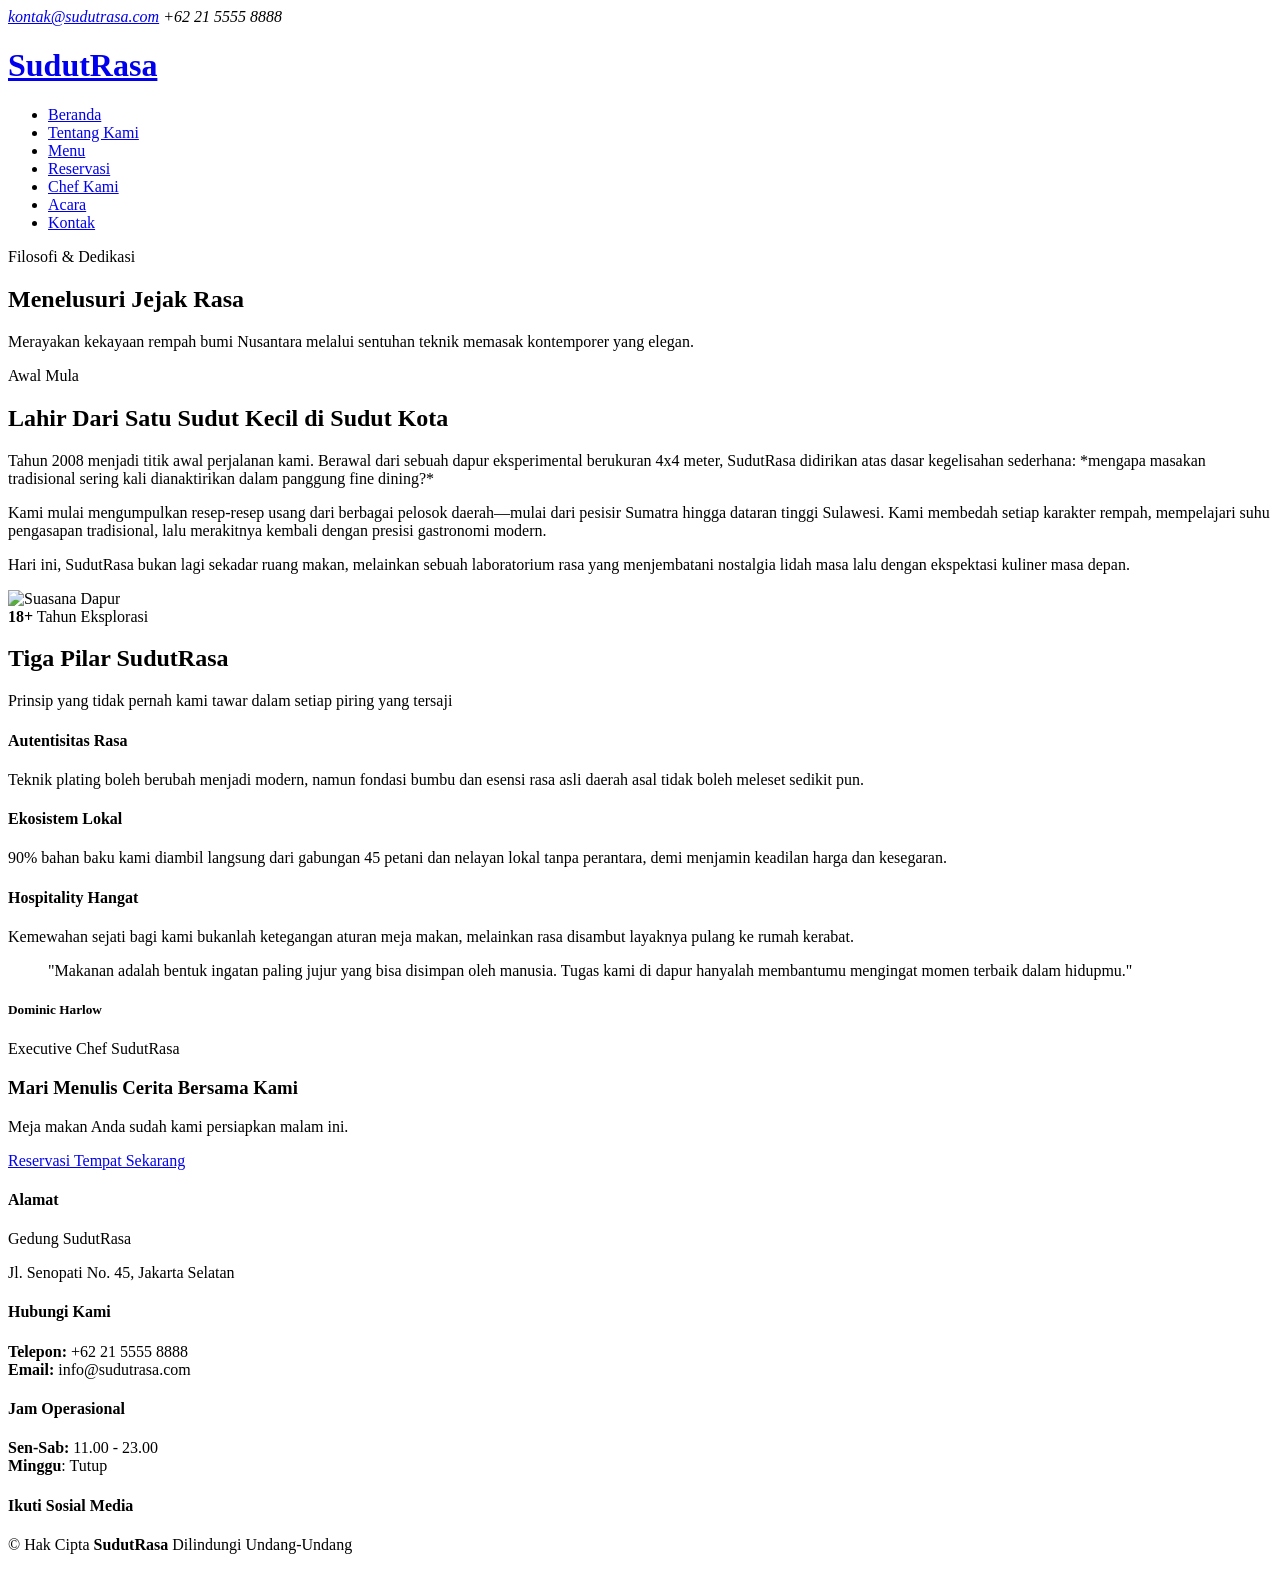
==== about.html @ 38783685 "Add files via upload" ====
<!DOCTYPE html>
<html lang="id">

<head>
  <meta charset="utf-8">
  <meta content="width=device-width, initial-scale=1.0" name="viewport">
  <title>Tentang Kami - SudutRasa</title>
  <meta name="description" content="Mengenal lebih dekat filosofi, perjalanan, dan dedikasi di balik dapur SudutRasa.">
  <meta name="keywords" content="tentang sudutrasa, filosofi kuliner, restoran fine dining jakarta, sejarah restoran">

  <link href="assets/img/favicon.png" rel="icon">
  <link href="assets/img/apple-touch-icon.png" rel="apple-touch-icon">

  <link href="https://fonts.googleapis.com" rel="preconnect">
  <link href="https://fonts.gstatic.com" rel="preconnect" crossorigin>
  <link href="https://fonts.googleapis.com/css2?family=Roboto:ital,wght@0,100;0,300;0,400;0,500;0,700;0,900;1,100;1,300;1,400;1,500;1,700;1,900&family=Poppins:ital,wght@0,100;0,200;0,300;0,400;0,500;0,600;0,700;0,800;0,900;1,100;1,200;1,300;1,400;1,500;1,600;1,700;1,800;1,900&family=Marcellus:wght@400&display=swap" rel="stylesheet">

  <link href="assets/vendor/bootstrap/css/bootstrap.min.css" rel="stylesheet">
  <link href="assets/vendor/bootstrap-icons/bootstrap-icons.css" rel="stylesheet">
  <link href="assets/vendor/aos/aos.css" rel="stylesheet">
  <link href="assets/vendor/swiper/swiper-bundle.min.css" rel="stylesheet">
  <link href="assets/vendor/glightbox/css/glightbox.min.css" rel="stylesheet">

  <link href="assets/css/main.css" rel="stylesheet">
  <link href="assets/css/about-extra.css" rel="stylesheet">
</head>

<body class="about-page">

  <header id="header" class="header fixed-top">

    <div class="topbar d-flex align-items-center dark-background">
      <div class="container d-flex justify-content-center justify-content-md-between">
        <div class="contact-info d-flex align-items-center">
          <i class="bi bi-envelope d-flex align-items-center"><a href="mailto:kontak@sudutrasa.com">kontak@sudutrasa.com</a></i>
          <i class="bi bi-phone d-flex align-items-center ms-4"><span>+62 21 5555 8888</span></i>
        </div>
        <div class="social-links d-none d-md-flex align-items-center">
          <a href="https://twitter.com" class="twitter"><i class="bi bi-twitter-x"></i></a>
          <a href="https://facebook.com" class="facebook"><i class="bi bi-facebook"></i></a>
          <a href="https://instagram.com" class="instagram"><i class="bi bi-instagram"></i></a>
          <a href="https://linkedin.com" class="linkedin"><i class="bi bi-linkedin"></i></a>
        </div>
      </div>
    </div><div class="branding d-flex align-items-center">

      <div class="container position-relative d-flex align-items-center justify-content-between">
        <a href="index.html" class="logo d-flex align-items-center">
          <h1 class="sitename">SudutRasa</h1>
        </a>

        <nav id="navmenu" class="navmenu">
          <ul>
            <li><a href="index.html">Beranda</a></li>
            <li><a href="about.html" class="active">Tentang Kami</a></li>
            <li><a href="menu.html">Menu</a></li>
            <li><a href="resevasi.html">Reservasi</a></li>
            <li><a href="index.html#chefs">Chef Kami</a></li>
            <li><a href="index.html#events">Acara</a></li>
            <li><a href="index.html#contact">Kontak</a></li>
          </ul>
          <i class="mobile-nav-toggle d-xl-none bi bi-list"></i>
        </nav>

      </div>

    </div>

  </header>

  <main class="main">

    <section class="inner-hero dark-background d-flex align-items-center" style="background-image: url('assets/img/hero/pgt.webp');">
      <div class="container text-center position-relative" data-aos="fade-up">
        <span class="hero-sub">Filosofi & Dedikasi</span>
        <h1>Menelusuri Jejak Rasa</h1>
        <p class="mt-3 mx-auto" style="max-width: 700px;">Merayakan kekayaan rempah bumi Nusantara melalui sentuhan teknik memasak kontemporer yang elegan.</p>
      </div>
    </section>

    <section id="about-story" class="about section pt-5">
      <div class="container" data-aos="fade-up">

        <div class="row gy-5 align-items-center justify-content-between">
          <div class="col-lg-6" data-aos="fade-right" data-aos-delay="100">
            <span class="badge-label">Awal Mula</span>
            <h2 class="display-6 fw-bold mb-4">Lahir Dari Satu Sudut Kecil di Sudut Kota</h2>
            <p class="lead-text">Tahun 2008 menjadi titik awal perjalanan kami. Berawal dari sebuah dapur eksperimental berukuran 4x4 meter, SudutRasa didirikan atas dasar kegelisahan sederhana: *mengapa masakan tradisional sering kali dianaktirikan dalam panggung fine dining?*</p>
            <p>Kami mulai mengumpulkan resep-resep usang dari berbagai pelosok daerah—mulai dari pesisir Sumatra hingga dataran tinggi Sulawesi. Kami membedah setiap karakter rempah, mempelajari suhu pengasapan tradisional, lalu merakitnya kembali dengan presisi gastronomi modern.</p>
            <p>Hari ini, SudutRasa bukan lagi sekadar ruang makan, melainkan sebuah laboratorium rasa yang menjembatani nostalgia lidah masa lalu dengan ekspektasi kuliner masa depan.</p>
          </div>

          <div class="col-lg-5" data-aos="fade-left" data-aos-delay="200">
            <div class="position-relative">
              <img src="assets/img/hero/About.webp" class="img-fluid rounded shadow-lg" alt="Suasana Dapur">
              <div class="experience-badge shadow">
                <strong>18+</strong>
                <span>Tahun Eksplorasi</span>
              </div>
            </div>
          </div>
        </div>

      </div>
    </section>

    <section class="pillars-section py-5 my-5">
      <div class="container" data-aos="fade-up">
        <div class="section-title text-center mb-5">
          <h2>Tiga Pilar SudutRasa</h2>
          <p>Prinsip yang tidak pernah kami tawar dalam setiap piring yang tersaji</p>
        </div>

        <div class="row g-4">
          <div class="col-md-4" data-aos="zoom-in" data-aos-delay="100">
            <div class="pillar-card p-4 rounded text-center h-100">
              <div class="pillar-icon mb-3"><i class="bi bi-flower1"></i></div>
              <h4>Autentisitas Rasa</h4>
              <p class="text-muted mb-0">Teknik plating boleh berubah menjadi modern, namun fondasi bumbu dan esensi rasa asli daerah asal tidak boleh meleset sedikit pun.</p>
            </div>
          </div>

          <div class="col-md-4" data-aos="zoom-in" data-aos-delay="200">
            <div class="pillar-card p-4 rounded text-center h-100 active-pillar">
              <div class="pillar-icon mb-3"><i class="bi bi-recycle"></i></div>
              <h4>Ekosistem Lokal</h4>
              <p class="mb-0">90% bahan baku kami diambil langsung dari gabungan 45 petani dan nelayan lokal tanpa perantara, demi menjamin keadilan harga dan kesegaran.</p>
            </div>
          </div>

          <div class="col-md-4" data-aos="zoom-in" data-aos-delay="300">
            <div class="pillar-card p-4 rounded text-center h-100">
              <div class="pillar-icon mb-3"><i class="bi bi-heart"></i></div>
              <h4>Hospitality Hangat</h4>
              <p class="text-muted mb-0">Kemewahan sejati bagi kami bukanlah ketegangan aturan meja makan, melainkan rasa disambut layaknya pulang ke rumah kerabat.</p>
            </div>
          </div>
        </div>

      </div>
    </section>

   <!-- Chef Big Quote Break (Gaya Editorial Bersih) -->
    <section class="chef-quote-area py-5 text-center">
      <div class="container py-4" data-aos="fade-up">
        <div class="quote-mark mb-3">
          <i class="bi bi-quote"></i>
        </div>
        <blockquote class="quote-text mx-auto">
          "Makanan adalah bentuk ingatan paling jujur yang bisa disimpan oleh manusia. Tugas kami di dapur hanyalah membantumu mengingat momen terbaik dalam hidupmu."
        </blockquote>
        <div class="quote-author mt-4">
          <h5>Dominic Harlow</h5>
          <span>Executive Chef SudutRasa</span>
        </div>
      </div>
    </section>

    <!-- Call To Action (Terang & Bersahabat) -->
    <section class="cta-book py-5 text-center">
      <div class="container py-5" data-aos="zoom-in">
        <h3 class="cta-title">Mari Menulis Cerita Bersama Kami</h3>
        <p class="cta-subtitle mb-4">Meja makan Anda sudah kami persiapkan malam ini.</p>
        <a href="reservasi.html" class="btn-book px-5 py-3">Reservasi Tempat Sekarang</a>
      </div>
    </section>

  </main>

  <footer id="footer" class="footer dark-background">
    <div class="container">
      <div class="row gy-3">
        <div class="col-lg-3 col-md-6 d-flex">
          <i class="bi bi-geo-alt icon"></i>
          <div class="address">
            <h4>Alamat</h4>
            <p>Gedung SudutRasa</p>
            <p>Jl. Senopati No. 45, Jakarta Selatan</p>
          </div>
        </div>

        <div class="col-lg-3 col-md-6 d-flex">
          <i class="bi bi-telephone icon"></i>
          <div>
            <h4>Hubungi Kami</h4>
            <p>
              <strong>Telepon:</strong> <span>+62 21 5555 8888</span><br>
              <strong>Email:</strong> <span>info@sudutrasa.com</span>
            </p>
          </div>
        </div>

        <div class="col-lg-3 col-md-6 d-flex">
          <i class="bi bi-clock icon"></i>
          <div>
            <h4>Jam Operasional</h4>
            <p>
              <strong>Sen-Sab:</strong> <span>11.00 - 23.00</span><br>
              <strong>Minggu</strong>: <span>Tutup</span>
            </p>
          </div>
        </div>

        <div class="col-lg-3 col-md-6">
          <h4>Ikuti Sosial Media</h4>
          <div class="social-links d-flex">
            <a href="https://twitter.com" class="twitter"><i class="bi bi-twitter-x"></i></a>
            <a href="https://facebook.com" class="facebook"><i class="bi bi-facebook"></i></a>
            <a href="https://intagram.com" class="instagram"><i class="bi bi-instagram"></i></a>
            <a href="https://linkedin.com" class="linkedin"><i class="bi bi-linkedin"></i></a>
          </div>
        </div>
      </div>
    </div>

    <div class="container copyright text-center mt-4">
      <p>© <span>Hak Cipta</span> <strong class="px-1 sitename">SudutRasa</strong> <span>Dilindungi Undang-Undang</span></p>
    </div>
  </footer>

  <a href="#" id="scroll-top" class="scroll-top d-flex align-items-center justify-content-center"><i class="bi bi-arrow-up-short"></i></a>

  <div id="preloader"></div>

  <script src="assets/vendor/bootstrap/js/bootstrap.bundle.min.js"></script>
  <script src="assets/vendor/php-email-form/validate.js"></script>
  <script src="assets/vendor/aos/aos.js"></script>
  <script src="assets/vendor/swiper/swiper-bundle.min.js"></script>
  <script src="assets/vendor/glightbox/js/glightbox.min.js"></script>

  <script src="assets/js/main.js"></script>

</body>
</html>
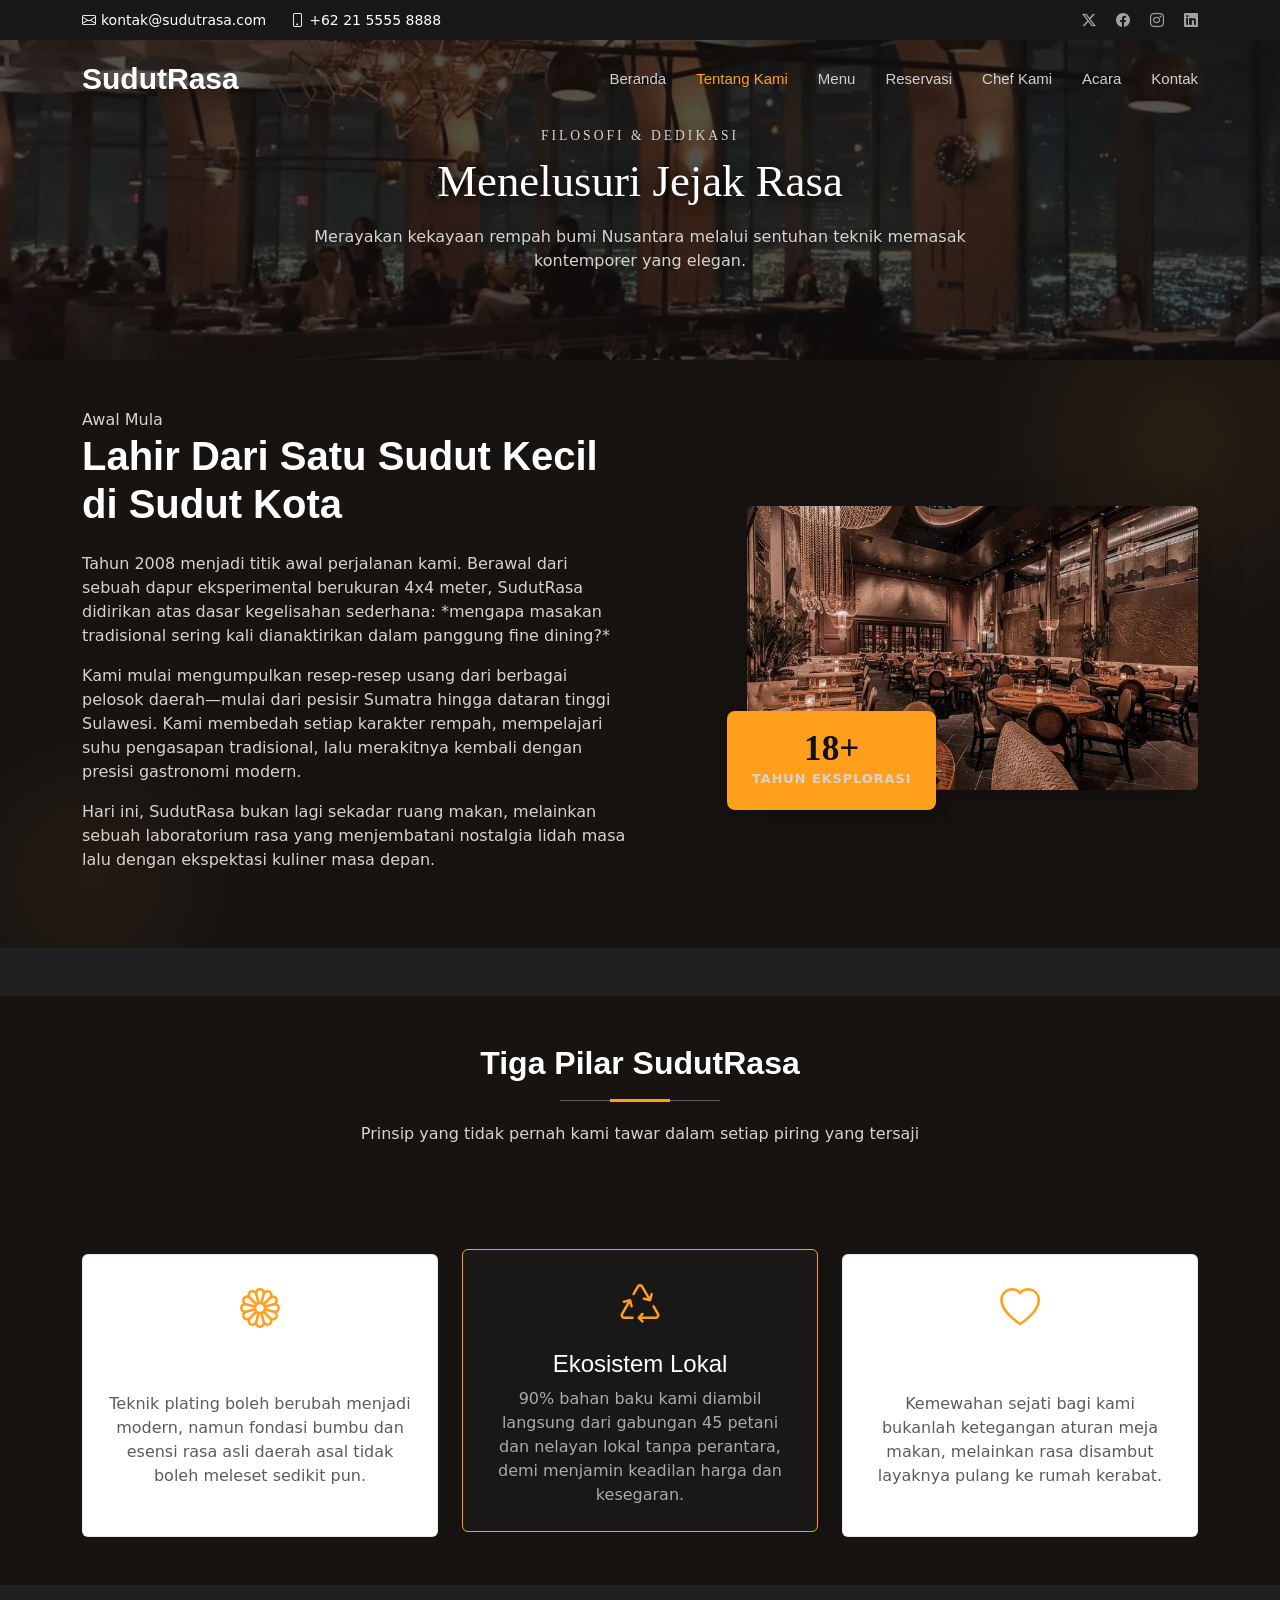
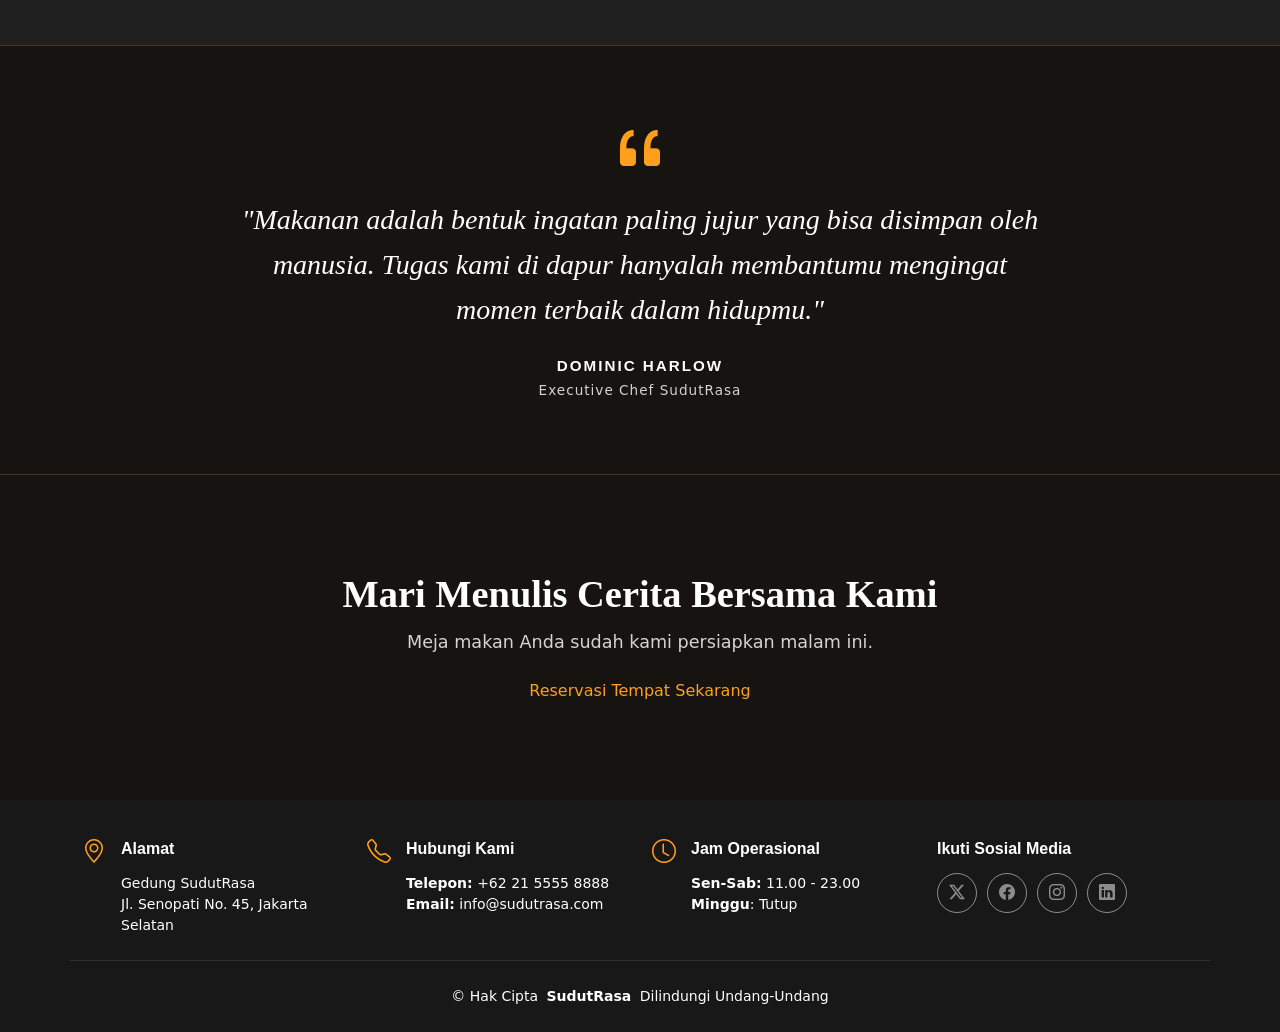
==== commit 44f5da27: "Add files via upload" ====
--- a/about.html
+++ b/about.html
@@ -8,7 +8,7 @@
   <meta name="description" content="Mengenal lebih dekat filosofi, perjalanan, dan dedikasi di balik dapur SudutRasa.">
   <meta name="keywords" content="tentang sudutrasa, filosofi kuliner, restoran fine dining jakarta, sejarah restoran">
 
-  <link href="assets/img/favicon.png" rel="icon">
+  <link href="assets/img/favicon.webp" rel="icon">
   <link href="assets/img/apple-touch-icon.png" rel="apple-touch-icon">
 
   <link href="https://fonts.googleapis.com" rel="preconnect">
@@ -55,8 +55,8 @@
             <li><a href="about.html" class="active">Tentang Kami</a></li>
             <li><a href="menu.html">Menu</a></li>
             <li><a href="resevasi.html">Reservasi</a></li>
-            <li><a href="index.html#chefs">Chef Kami</a></li>
-            <li><a href="index.html#events">Acara</a></li>
+            <li><a href="chef.html">Chef Kami</a></li>
+            <li><a href="events.html">Acara</a></li>
             <li><a href="index.html#contact">Kontak</a></li>
           </ul>
           <i class="mobile-nav-toggle d-xl-none bi bi-list"></i>
--- a/assets/css/main.css
+++ b/assets/css/main.css
@@ -0,0 +1,4896 @@
+/**
+* Template Name: Flavora
+* Template URL: https://bootstrapmade.com/flavora-bootstrap-restaurant-template/
+* Updated: Mar 22 2026 with Bootstrap v5.3.8
+* Author: BootstrapMade.com
+* License: https://bootstrapmade.com/license/
+*/
+
+@charset "UTF-8";
+
+/*--------------------------------------------------------------
+# Font & Color Variables
+# Help: https://bootstrapmade.com/color-system/
+--------------------------------------------------------------*/
+/* Fonts */
+:root {
+  --default-font: "Roboto",  system-ui, -apple-system, "Segoe UI", Roboto, "Helvetica Neue", Arial, "Noto Sans", "Liberation Sans", sans-serif, "Apple Color Emoji", "Segoe UI Emoji", "Segoe UI Symbol", "Noto Color Emoji";
+  --heading-font: "Marcellus",  sans-serif;
+  --nav-font: "Poppins",  sans-serif;
+}
+
+/* Global Colors - The following color variables are used throughout the website. Updating them here will change the color scheme of the entire website */
+:root { 
+  --background-color: #202020; /* Background color for the entire website, including individual sections */
+  --default-color: #d0d0d0; /* Default color used for the majority of the text content across the entire website */
+  --heading-color: #ededed; /* Color for headings, subheadings and title throughout the website */
+  --accent-color: #ff9f1c; /* Accent color that represents your brand on the website. It's used for buttons, links, and other elements that need to stand out */
+  --surface-color: #31302d; /* The surface color is used as a background of boxed elements within sections, such as cards, icon boxes, or other elements that require a visual separation from the global background. */
+  --contrast-color: #f3f6f4; /* Contrast color for text, ensuring readability against backgrounds of accent, heading, or default colors. */
+}
+
+/* Nav Menu Colors - The following color variables are used specifically for the navigation menu. They are separate from the global colors to allow for more customization options */
+:root {
+  --nav-color: #d0d0d0;  /* The default color of the main navmenu links */
+  --nav-hover-color: #ff9f1c; /* Applied to main navmenu links when they are hovered over or active */
+  --nav-mobile-background-color: #393939; /* Used as the background color for mobile navigation menu */
+  --nav-dropdown-background-color: #393939; /* Used as the background color for dropdown items that appear when hovering over primary navigation items */
+  --nav-dropdown-color: #d0d0d0; /* Used for navigation links of the dropdown items in the navigation menu. */
+  --nav-dropdown-hover-color: #ff9f1c; /* Similar to --nav-hover-color, this color is applied to dropdown navigation links when they are hovered over. */
+}
+
+/* Color Presets - These classes override global colors when applied to any section or element, providing reuse of the sam color scheme. */
+
+.light-background {
+  --background-color: #202020;
+  --surface-color: #454444;
+}
+
+.dark-background {
+  --background-color: #191818;
+  --default-color: #ffffff;
+  --heading-color: #ffffff;
+  --surface-color: #252525;
+  --contrast-color: #ffffff;
+}
+
+/* Smooth scroll */
+:root {
+  scroll-behavior: smooth;
+}
+
+/*--------------------------------------------------------------
+# General Styling & Shared Classes
+--------------------------------------------------------------*/
+body {
+  color: var(--default-color);
+  background-color: var(--background-color);
+}
+
+a {
+  color: var(--accent-color);
+  text-decoration: none;
+  transition: 0.3s;
+}
+
+a:hover {
+  color: color-mix(in srgb, var(--accent-color), transparent 25%);
+  text-decoration: none;
+}
+
+h1,
+h2,
+h3,
+h4,
+h5,
+h6 {
+  color: var(--heading-color);
+  font-family: var(--heading-font);
+}
+
+/* PHP Email Form Messages
+------------------------------*/
+.php-email-form .error-message {
+  display: none;
+  background: #df1529;
+  color: #ffffff;
+  text-align: left;
+  padding: 15px;
+  margin-bottom: 24px;
+  font-weight: 600;
+}
+
+.php-email-form .sent-message {
+  display: none;
+  color: #ffffff;
+  background: #059652;
+  text-align: center;
+  padding: 15px;
+  margin-bottom: 24px;
+  font-weight: 600;
+}
+
+.php-email-form .loading {
+  display: none;
+  background: var(--surface-color);
+  text-align: center;
+  padding: 15px;
+  margin-bottom: 24px;
+}
+
+.php-email-form .loading:before {
+  content: "";
+  display: inline-block;
+  border-radius: 50%;
+  width: 24px;
+  height: 24px;
+  margin: 0 10px -6px 0;
+  border: 3px solid var(--accent-color);
+  border-top-color: var(--surface-color);
+  animation: php-email-form-loading 1s linear infinite;
+}
+
+@keyframes php-email-form-loading {
+  0% {
+    transform: rotate(0deg);
+  }
+
+  100% {
+    transform: rotate(360deg);
+  }
+}
+
+/*--------------------------------------------------------------
+# Global Header
+--------------------------------------------------------------*/
+.header {
+  --background-color: rgba(0, 0, 0, 0);
+  --heading-color: #ffffff;
+  color: var(--default-color);
+  transition: all 0.5s;
+  z-index: 997;
+  background-color: var(--background-color);
+}
+
+.header .topbar {
+  background-color: var(--background-color);
+  height: 40px;
+  padding: 0;
+  font-size: 14px;
+  transition: all 0.5s;
+}
+
+.header .topbar .contact-info i {
+  font-style: normal;
+  color: var(--contrast-color);
+}
+
+.header .topbar .contact-info i a,
+.header .topbar .contact-info i span {
+  padding-left: 5px;
+  color: var(--contrast-color);
+}
+
+@media (max-width: 575px) {
+
+  .header .topbar .contact-info i a,
+  .header .topbar .contact-info i span {
+    font-size: 13px;
+  }
+}
+
+.header .topbar .contact-info i a {
+  line-height: 0;
+  transition: 0.3s;
+}
+
+.header .topbar .contact-info i a:hover {
+  color: var(--contrast-color);
+  text-decoration: underline;
+}
+
+.header .topbar .social-links a {
+  color: color-mix(in srgb, var(--contrast-color), transparent 40%);
+  line-height: 0;
+  transition: 0.3s;
+  margin-left: 20px;
+}
+
+.header .topbar .social-links a:hover {
+  color: var(--contrast-color);
+}
+
+.header .branding {
+  min-height: 60px;
+  padding: 10px 0;
+}
+
+.header .logo {
+  line-height: 1;
+}
+
+.header .logo img {
+  max-height: 36px;
+  margin-right: 8px;
+}
+
+.header .logo h1 {
+  font-size: 30px;
+  margin: 0;
+  font-weight: 700;
+  color: var(--heading-color);
+}
+
+.scrolled .header {
+  box-shadow: 0px 0 18px rgba(0, 0, 0, 0.1);
+}
+
+.scrolled .header .topbar {
+  height: 0;
+  visibility: hidden;
+  overflow: hidden;
+}
+
+/* Global Header on Scroll
+------------------------------*/
+.scrolled .header {
+  --background-color: rgba(0, 0, 0, 0.9);
+}
+
+/*--------------------------------------------------------------
+# Navigation Menu
+--------------------------------------------------------------*/
+/* Navmenu - Desktop */
+@media (min-width: 1200px) {
+  .navmenu {
+    padding: 0;
+  }
+
+  .navmenu ul {
+    margin: 0;
+    padding: 0;
+    display: flex;
+    list-style: none;
+    align-items: center;
+  }
+
+  .navmenu li {
+    position: relative;
+  }
+
+  .navmenu a,
+  .navmenu a:focus {
+    color: var(--nav-color);
+    padding: 18px 15px;
+    font-size: 15px;
+    font-family: var(--nav-font);
+    font-weight: 400;
+    display: flex;
+    align-items: center;
+    justify-content: space-between;
+    white-space: nowrap;
+    transition: 0.3s;
+  }
+
+  .navmenu a i,
+  .navmenu a:focus i {
+    font-size: 12px;
+    line-height: 0;
+    margin-left: 5px;
+    transition: 0.3s;
+  }
+
+  .navmenu li:last-child a {
+    padding-right: 0;
+  }
+
+  .navmenu li:hover>a,
+  .navmenu .active,
+  .navmenu .active:focus {
+    color: var(--nav-hover-color);
+  }
+
+  .navmenu .dropdown ul {
+    margin: 0;
+    padding: 10px 0;
+    background: var(--nav-dropdown-background-color);
+    display: block;
+    position: absolute;
+    visibility: hidden;
+    left: 14px;
+    top: 130%;
+    opacity: 0;
+    transition: 0.3s;
+    border-radius: 4px;
+    z-index: 99;
+    box-shadow: 0px 0px 30px rgba(0, 0, 0, 0.1);
+  }
+
+  .navmenu .dropdown ul li {
+    min-width: 200px;
+  }
+
+  .navmenu .dropdown ul a {
+    padding: 10px 20px;
+    font-size: 15px;
+    text-transform: none;
+    color: var(--nav-dropdown-color);
+  }
+
+  .navmenu .dropdown ul a i {
+    font-size: 12px;
+  }
+
+  .navmenu .dropdown ul a:hover,
+  .navmenu .dropdown ul .active:hover,
+  .navmenu .dropdown ul li:hover>a {
+    color: var(--nav-dropdown-hover-color);
+  }
+
+  .navmenu .dropdown:hover>ul {
+    opacity: 1;
+    top: 100%;
+    visibility: visible;
+  }
+
+  .navmenu .dropdown .dropdown ul {
+    top: 0;
+    left: -90%;
+    visibility: hidden;
+  }
+
+  .navmenu .dropdown .dropdown:hover>ul {
+    opacity: 1;
+    top: 0;
+    left: -100%;
+    visibility: visible;
+  }
+}
+
+/* Navmenu - Mobile */
+@media (max-width: 1199px) {
+  .mobile-nav-toggle {
+    color: var(--nav-color);
+    font-size: 28px;
+    line-height: 0;
+    margin-right: 10px;
+    cursor: pointer;
+    transition: color 0.3s;
+  }
+
+  .navmenu {
+    padding: 0;
+    z-index: 9997;
+  }
+
+  .navmenu ul {
+    display: none;
+    list-style: none;
+    position: absolute;
+    inset: 60px 20px 20px 20px;
+    padding: 10px 0;
+    margin: 0;
+    border-radius: 6px;
+    background-color: var(--nav-mobile-background-color);
+    overflow-y: auto;
+    transition: 0.3s;
+    z-index: 9998;
+    box-shadow: 0px 0px 30px rgba(0, 0, 0, 0.1);
+  }
+
+  .navmenu a,
+  .navmenu a:focus {
+    color: var(--nav-dropdown-color);
+    padding: 10px 20px;
+    font-family: var(--nav-font);
+    font-size: 17px;
+    font-weight: 500;
+    display: flex;
+    align-items: center;
+    justify-content: space-between;
+    white-space: nowrap;
+    transition: 0.3s;
+  }
+
+  .navmenu a i,
+  .navmenu a:focus i {
+    font-size: 12px;
+    line-height: 0;
+    margin-left: 5px;
+    width: 30px;
+    height: 30px;
+    display: flex;
+    align-items: center;
+    justify-content: center;
+    border-radius: 50%;
+    transition: 0.3s;
+    background-color: color-mix(in srgb, var(--accent-color), transparent 90%);
+  }
+
+  .navmenu a i:hover,
+  .navmenu a:focus i:hover {
+    background-color: var(--accent-color);
+    color: var(--contrast-color);
+  }
+
+  .navmenu a:hover,
+  .navmenu .active,
+  .navmenu .active:focus {
+    color: var(--nav-dropdown-hover-color);
+  }
+
+  .navmenu .active i,
+  .navmenu .active:focus i {
+    background-color: var(--accent-color);
+    color: var(--contrast-color);
+    transform: rotate(180deg);
+  }
+
+  .navmenu .dropdown ul {
+    position: static;
+    display: none;
+    z-index: 99;
+    padding: 10px 0;
+    margin: 10px 20px;
+    background-color: var(--nav-dropdown-background-color);
+    border: 1px solid color-mix(in srgb, var(--default-color), transparent 90%);
+    box-shadow: none;
+    transition: all 0.5s ease-in-out;
+  }
+
+  .navmenu .dropdown ul ul {
+    background-color: rgba(33, 37, 41, 0.1);
+  }
+
+  .navmenu .dropdown>.dropdown-active {
+    display: block;
+    background-color: rgba(33, 37, 41, 0.03);
+  }
+
+  .mobile-nav-active {
+    overflow: hidden;
+  }
+
+  .mobile-nav-active .mobile-nav-toggle {
+    color: #fff;
+    position: absolute;
+    font-size: 32px;
+    top: 15px;
+    right: 15px;
+    margin-right: 0;
+    z-index: 9999;
+  }
+
+  .mobile-nav-active .navmenu {
+    position: fixed;
+    overflow: hidden;
+    inset: 0;
+    background: rgba(33, 37, 41, 0.8);
+    transition: 0.3s;
+  }
+
+  .mobile-nav-active .navmenu>ul {
+    display: block;
+  }
+}
+
+/*--------------------------------------------------------------
+# Global Footer
+--------------------------------------------------------------*/
+.footer {
+  color: var(--default-color);
+  background-color: var(--background-color);
+  font-size: 14px;
+  padding: 40px 0 0 0;
+  position: relative;
+}
+
+.footer .icon {
+  color: var(--accent-color);
+  margin-right: 15px;
+  font-size: 24px;
+  line-height: 0;
+}
+
+.footer h4 {
+  font-size: 16px;
+  font-weight: 700;
+  margin-bottom: 15px;
+}
+
+.footer .address p {
+  margin-bottom: 0px;
+}
+
+.footer .social-links a {
+  display: flex;
+  align-items: center;
+  justify-content: center;
+  width: 40px;
+  height: 40px;
+  border-radius: 50%;
+  border: 1px solid color-mix(in srgb, var(--default-color), transparent 50%);
+  font-size: 16px;
+  color: color-mix(in srgb, var(--default-color), transparent 50%);
+  margin-right: 10px;
+  transition: 0.3s;
+}
+
+.footer .social-links a:hover {
+  color: var(--accent-color);
+  border-color: var(--accent-color);
+}
+
+.footer .copyright {
+  padding: 25px 0;
+  border-top: 1px solid color-mix(in srgb, var(--default-color), transparent 90%);
+}
+
+.footer .copyright p {
+  margin-bottom: 0;
+}
+
+.footer .credits {
+  margin-top: 5px;
+  font-size: 13px;
+}
+
+/*--------------------------------------------------------------
+# Preloader
+--------------------------------------------------------------*/
+#preloader {
+  position: fixed;
+  inset: 0;
+  z-index: 999999;
+  overflow: hidden;
+  background: var(--background-color);
+  transition: all 0.6s ease-out;
+}
+
+#preloader:before {
+  content: "";
+  position: fixed;
+  top: calc(50% - 30px);
+  left: calc(50% - 30px);
+  border: 6px solid #ffffff;
+  border-color: var(--accent-color) transparent var(--accent-color) transparent;
+  border-radius: 50%;
+  width: 60px;
+  height: 60px;
+  animation: animate-preloader 1.5s linear infinite;
+}
+
+@keyframes animate-preloader {
+  0% {
+    transform: rotate(0deg);
+  }
+
+  100% {
+    transform: rotate(360deg);
+  }
+}
+
+/*--------------------------------------------------------------
+# Scroll Top Button
+--------------------------------------------------------------*/
+.scroll-top {
+  position: fixed;
+  visibility: hidden;
+  opacity: 0;
+  right: 15px;
+  bottom: -15px;
+  z-index: 99999;
+  background-color: var(--accent-color);
+  width: 44px;
+  height: 44px;
+  border-radius: 50px;
+  transition: all 0.4s;
+}
+
+.scroll-top i {
+  font-size: 24px;
+  color: var(--contrast-color);
+  line-height: 0;
+}
+
+.scroll-top:hover {
+  background-color: color-mix(in srgb, var(--accent-color), transparent 20%);
+  color: var(--contrast-color);
+}
+
+.scroll-top.active {
+  visibility: visible;
+  opacity: 1;
+  bottom: 15px;
+}
+
+/*--------------------------------------------------------------
+# Disable aos animation delay on mobile devices
+--------------------------------------------------------------*/
+@media screen and (max-width: 768px) {
+  [data-aos-delay] {
+    transition-delay: 0 !important;
+  }
+}
+
+/*--------------------------------------------------------------
+# Global Page Titles & Breadcrumbs
+--------------------------------------------------------------*/
+.page-title {
+  color: var(--default-color);
+  background-color: var(--background-color);
+  background-size: cover;
+  background-position: center;
+  background-repeat: no-repeat;
+  padding: 160px 0 80px 0;
+  text-align: center;
+  position: relative;
+}
+
+.page-title:before {
+  content: "";
+  background-color: color-mix(in srgb, var(--background-color), transparent 50%);
+  position: absolute;
+  inset: 0;
+}
+
+.page-title h1 {
+  font-size: 42px;
+  font-weight: 700;
+  margin-bottom: 10px;
+}
+
+.page-title .breadcrumbs ol {
+  display: flex;
+  flex-wrap: wrap;
+  list-style: none;
+  justify-content: center;
+  padding: 0;
+  margin: 0;
+  font-size: 16px;
+  font-weight: 400;
+}
+
+.page-title .breadcrumbs ol li+li {
+  padding-left: 10px;
+}
+
+.page-title .breadcrumbs ol li+li::before {
+  content: "/";
+  display: inline-block;
+  padding-right: 10px;
+  color: color-mix(in srgb, var(--default-color), transparent 50%);
+}
+
+/*--------------------------------------------------------------
+# Global Sections
+--------------------------------------------------------------*/
+section,
+.section {
+  color: var(--default-color);
+  background-color: var(--background-color);
+  padding: 60px 0;
+  scroll-margin-top: 78px;
+  overflow: clip;
+  position: relative;
+}
+
+@media (max-width: 1199px) {
+
+  section,
+  .section {
+    scroll-margin-top: 60px;
+  }
+}
+
+/*--------------------------------------------------------------
+# Global Section Titles
+--------------------------------------------------------------*/
+.section-title {
+  text-align: center;
+  padding-bottom: 60px;
+  position: relative;
+}
+
+.section-title h2 {
+  font-size: 32px;
+  font-weight: 700;
+  margin-bottom: 20px;
+  padding-bottom: 20px;
+  position: relative;
+}
+
+.section-title h2:before {
+  content: "";
+  position: absolute;
+  display: block;
+  width: 160px;
+  height: 1px;
+  background: color-mix(in srgb, var(--default-color), transparent 60%);
+  left: 0;
+  right: 0;
+  bottom: 1px;
+  margin: auto;
+}
+
+.section-title h2::after {
+  content: "";
+  position: absolute;
+  display: block;
+  width: 60px;
+  height: 3px;
+  background: var(--accent-color);
+  left: 0;
+  right: 0;
+  bottom: 0;
+  margin: auto;
+}
+
+.section-title p {
+  margin-bottom: 0;
+}
+
+/*--------------------------------------------------------------
+# Hero Section
+--------------------------------------------------------------*/
+.hero {
+  padding: 0;
+}
+
+.hero .hero-carousel {
+  position: relative;
+  overflow: hidden;
+}
+
+.hero .hero-slide {
+  min-height: calc(100vh - 92px);
+  background-size: cover;
+  background-position: center;
+  display: flex;
+  align-items: center;
+  padding: 120px 0 160px;
+  position: relative;
+}
+
+.hero .hero-slide::before {
+  content: "";
+  position: absolute;
+  inset: 0;
+  background: linear-gradient(105deg, color-mix(in srgb, var(--background-color), transparent 5%) 0%, color-mix(in srgb, var(--background-color), transparent 30%) 40%, color-mix(in srgb, var(--background-color), transparent 75%) 95%, transparent 100%);
+}
+
+.hero .hero-content {
+  position: relative;
+  z-index: 2;
+}
+
+.hero .hero-content .hero-tag {
+  display: inline-block;
+  font-size: 0.72rem;
+  font-weight: 600;
+  letter-spacing: 2.5px;
+  text-transform: uppercase;
+  color: var(--accent-color);
+  border: 1px solid var(--accent-color);
+  padding: 5px 15px;
+  border-radius: 20px;
+  margin-bottom: 22px;
+}
+
+.hero .hero-content h1 {
+  font-size: clamp(2.4rem, 5vw, 4rem);
+  font-weight: 700;
+  line-height: 1.15;
+  margin-bottom: 20px;
+}
+
+.hero .hero-content h1 em {
+  font-style: italic;
+  color: var(--accent-color);
+}
+
+.hero .hero-content p {
+  font-size: 1.05rem;
+  max-width: 460px;
+  margin-bottom: 36px;
+  line-height: 1.75;
+}
+
+.hero .hero-content .hero-actions {
+  display: flex;
+  gap: 28px;
+  flex-wrap: wrap;
+  align-items: center;
+}
+
+.hero .hero-content .hero-actions .btn-book {
+  display: inline-block;
+  background-color: var(--accent-color);
+  color: var(--contrast-color);
+  padding: 14px 34px;
+  border-radius: 4px;
+  font-weight: 600;
+  font-size: 0.9rem;
+  letter-spacing: 0.4px;
+  transition: background-color 0.3s ease, transform 0.3s ease;
+}
+
+.hero .hero-content .hero-actions .btn-book:hover {
+  background-color: color-mix(in srgb, var(--accent-color), transparent 20%);
+  color: var(--contrast-color);
+  transform: translateY(-2px);
+}
+
+.hero .hero-content .hero-actions .btn-menu {
+  display: inline-flex;
+  align-items: center;
+  gap: 7px;
+  font-weight: 600;
+  font-size: 0.9rem;
+  padding-bottom: 4px;
+  border-bottom: 2px solid color-mix(in srgb, var(--default-color), transparent 55%);
+  transition: color 0.3s ease, border-color 0.3s ease;
+}
+
+.hero .hero-content .hero-actions .btn-menu i {
+  transition: transform 0.3s ease;
+}
+
+.hero .hero-content .hero-actions .btn-menu:hover {
+  color: var(--accent-color);
+  border-bottom-color: var(--accent-color);
+}
+
+.hero .hero-content .hero-actions .btn-menu:hover i {
+  transform: translateX(5px);
+}
+
+.hero .hero-prev,
+.hero .hero-next {
+  width: 52px;
+  height: 52px;
+  background-color: color-mix(in srgb, var(--default-color), transparent 80%);
+  border: 1px solid color-mix(in srgb, var(--contrast-color), transparent 60%);
+  border-radius: 50%;
+  top: 50%;
+  transform: translateY(-50%);
+  display: flex;
+  align-items: center;
+  justify-content: center;
+  opacity: 1;
+  transition: background-color 0.3s ease, border-color 0.3s ease;
+}
+
+.hero .hero-prev i,
+.hero .hero-next i {
+  font-size: 1.2rem;
+  color: var(--contrast-color);
+}
+
+.hero .hero-prev::after,
+.hero .hero-next::after {
+  display: none;
+}
+
+.hero .hero-prev:hover,
+.hero .hero-next:hover {
+  background-color: var(--accent-color);
+  border-color: var(--accent-color);
+  opacity: 1;
+}
+
+@media (max-width: 768px) {
+
+  .hero .hero-prev,
+  .hero .hero-next {
+    display: none;
+  }
+}
+
+.hero .hero-prev {
+  left: 28px;
+}
+
+.hero .hero-next {
+  right: 28px;
+}
+
+.hero .hero-indicators {
+  position: absolute;
+  bottom: 75px;
+  left: 0;
+  right: 0;
+  display: flex;
+  justify-content: center;
+  gap: 8px;
+  z-index: 5;
+  padding: 0;
+  margin: 0;
+  list-style: none;
+}
+
+.hero .hero-indicators li {
+  width: 28px;
+  height: 3px;
+  background-color: color-mix(in srgb, var(--contrast-color), transparent 60%);
+  border: none;
+  border-radius: 2px;
+  padding: 0;
+  cursor: pointer;
+  transition: width 0.4s ease, background-color 0.3s ease;
+  opacity: 1;
+  text-indent: 0;
+  margin: 0;
+}
+
+.hero .hero-indicators li.active {
+  width: 60px;
+  background-color: var(--accent-color);
+}
+
+.hero .hero-info-bar .info-bar-item {
+  display: flex;
+  align-items: center;
+  gap: 16px;
+  padding: 26px 36px;
+  transition: 0.3s;
+}
+
+.hero .hero-info-bar .info-bar-item:hover {
+  background-color: color-mix(in srgb, var(--accent-color), transparent 90%);
+}
+
+.hero .hero-info-bar .info-bar-item i {
+  font-size: 1.7rem;
+  color: var(--accent-color);
+  flex-shrink: 0;
+}
+
+.hero .hero-info-bar .info-bar-item .info-bar-text {
+  display: flex;
+  flex-direction: column;
+  gap: 2px;
+}
+
+.hero .hero-info-bar .info-bar-item .info-bar-text span {
+  font-size: 0.7rem;
+  text-transform: uppercase;
+  letter-spacing: 1.5px;
+}
+
+.hero .hero-info-bar .info-bar-item .info-bar-text strong {
+  font-size: 0.92rem;
+  font-weight: 600;
+}
+
+@media (max-width: 768px) {
+  .hero .hero-info-bar .info-bar-item {
+    border-right: none;
+    border-bottom: 1px solid color-mix(in srgb, var(--contrast-color), transparent 88%);
+    padding: 18px 24px;
+  }
+
+  .hero .hero-info-bar .info-bar-item:last-child {
+    border-bottom: none;
+  }
+}
+
+@media (max-width: 768px) {
+  .hero .hero-slide {
+    padding: 100px 0 130px;
+  }
+
+  .hero .hero-indicators {
+    bottom: 50px;
+  }
+}
+
+/*--------------------------------------------------------------
+# About Section
+--------------------------------------------------------------*/
+.about {
+  position: relative;
+  overflow: hidden;
+}
+
+.about::before {
+  content: "";
+  position: absolute;
+  top: -120px;
+  right: -100px;
+  width: 400px;
+  height: 400px;
+  border-radius: 50%;
+  background: radial-gradient(circle, color-mix(in srgb, var(--accent-color) 8%, transparent), transparent 70%);
+  pointer-events: none;
+  z-index: 0;
+}
+
+.about::after {
+  content: "";
+  position: absolute;
+  bottom: -80px;
+  left: -60px;
+  width: 300px;
+  height: 300px;
+  border-radius: 50%;
+  background: radial-gradient(circle, color-mix(in srgb, var(--accent-color) 6%, transparent), transparent 70%);
+  pointer-events: none;
+  z-index: 0;
+}
+
+.about .container {
+  position: relative;
+  z-index: 1;
+}
+
+.about .info-block .badge-label {
+  display: inline-block;
+  font-size: 13px;
+  font-weight: 600;
+  letter-spacing: 0.05em;
+  text-transform: uppercase;
+  color: var(--accent-color);
+  background: color-mix(in srgb, var(--accent-color) 10%, var(--background-color));
+  padding: 6px 16px;
+  border-radius: 20px;
+  margin-bottom: 16px;
+}
+
+.about .info-block h2 {
+  font-size: 36px;
+  font-weight: 700;
+  letter-spacing: -0.01em;
+  line-height: 1.25;
+  margin-bottom: 20px;
+}
+
+.about .info-block .lead-text {
+  font-size: 1.1rem;
+  color: color-mix(in srgb, var(--default-color), transparent 15%);
+  margin-bottom: 12px;
+  line-height: 1.7;
+}
+
+.about .info-block p {
+  line-height: 1.7;
+}
+
+.about .highlight-card {
+  padding: 28px 24px;
+  background: var(--surface-color);
+  border-radius: 12px;
+  border: 1px solid color-mix(in srgb, var(--default-color) 10%, transparent);
+  box-shadow: 0 4px 12px color-mix(in srgb, var(--default-color) 6%, transparent);
+  transition: all 0.3s cubic-bezier(0.4, 0, 0.2, 1);
+  height: 100%;
+}
+
+.about .highlight-card:hover {
+  transform: translateY(-6px);
+  box-shadow: 0 12px 32px color-mix(in srgb, var(--default-color) 12%, transparent);
+  border-color: color-mix(in srgb, var(--accent-color) 30%, transparent);
+}
+
+.about .highlight-card .icon-wrap {
+  width: 52px;
+  height: 52px;
+  display: flex;
+  align-items: center;
+  justify-content: center;
+  border-radius: 12px;
+  background: linear-gradient(135deg, var(--accent-color), color-mix(in srgb, var(--accent-color) 80%, #6366f1));
+  margin-bottom: 16px;
+}
+
+.about .highlight-card .icon-wrap i {
+  font-size: 1.5rem;
+  color: var(--contrast-color);
+}
+
+.about .highlight-card h4 {
+  font-size: 1.1rem;
+  font-weight: 600;
+  margin-bottom: 8px;
+}
+
+.about .highlight-card p {
+  margin-bottom: 0;
+  font-size: 0.9rem;
+  color: color-mix(in srgb, var(--default-color), transparent 25%);
+}
+
+.about .author-block .author-name {
+  font-weight: 600;
+  font-style: italic;
+  margin-bottom: 6px;
+  color: var(--heading-color);
+}
+
+.about .author-block img {
+  max-width: 160px;
+  height: auto;
+  opacity: 0.85;
+}
+
+.about .visual-block {
+  position: relative;
+}
+
+.about .visual-block .main-image-wrapper {
+  position: relative;
+}
+
+.about .visual-block .main-image-wrapper img {
+  border-radius: 16px;
+  box-shadow: 0 12px 40px color-mix(in srgb, var(--default-color) 15%, transparent);
+  border: 1px solid color-mix(in srgb, var(--default-color) 10%, transparent);
+  transition: transform 0.3s ease;
+}
+
+.about .visual-block .main-image-wrapper img:hover {
+  transform: scale(1.02);
+}
+
+.about .visual-block .floating-card {
+  position: absolute;
+  bottom: -20px;
+  left: -20px;
+  z-index: 3;
+  background: linear-gradient(135deg, var(--accent-color), color-mix(in srgb, var(--accent-color) 80%, #6366f1));
+  color: var(--contrast-color);
+  padding: 20px 28px;
+  border-radius: 16px;
+  display: flex;
+  flex-direction: column;
+  align-items: center;
+  box-shadow: 0 8px 24px color-mix(in srgb, var(--accent-color) 30%, transparent);
+}
+
+.about .visual-block .floating-card .metric-number {
+  font-size: 2.8rem;
+  font-weight: 700;
+  line-height: 1;
+  font-family: var(--heading-font);
+}
+
+.about .visual-block .floating-card .metric-label {
+  font-size: 0.85rem;
+  font-weight: 500;
+  margin-top: 4px;
+  white-space: nowrap;
+}
+
+.about .visual-block .row img {
+  border-radius: 12px;
+  box-shadow: 0 4px 16px color-mix(in srgb, var(--default-color) 10%, transparent);
+  transition: transform 0.3s ease;
+}
+
+.about .visual-block .row img:hover {
+  transform: scale(1.03);
+}
+
+@media (max-width: 992px) {
+  .about .visual-block {
+    margin-bottom: 2rem;
+  }
+
+  .about .visual-block .floating-card {
+    bottom: -15px;
+    left: -10px;
+    padding: 14px 20px;
+  }
+
+  .about .visual-block .floating-card .metric-number {
+    font-size: 2.2rem;
+  }
+
+  .about .visual-block .floating-card .metric-label {
+    font-size: 0.8rem;
+  }
+
+  .about .info-block h2 {
+    font-size: 28px;
+  }
+}
+
+@media (max-width: 576px) {
+  .about .visual-block .floating-card {
+    position: relative;
+    bottom: auto;
+    left: auto;
+    margin-top: 16px;
+    text-align: center;
+    border-radius: 12px;
+  }
+
+  .about .author-block img {
+    max-width: 130px;
+  }
+}
+
+/*--------------------------------------------------------------
+# Menu Section
+--------------------------------------------------------------*/
+.menu .filter-tabs {
+  margin-bottom: 48px;
+}
+
+.menu .filter-tabs ul {
+  display: flex;
+  justify-content: center;
+  flex-wrap: wrap;
+  gap: 0;
+  list-style: none;
+  margin: 0;
+  padding: 0;
+  border-bottom: 2px solid color-mix(in srgb, var(--default-color), transparent 88%);
+}
+
+.menu .filter-tabs ul li {
+  padding: 14px 28px;
+  font-size: 0.95rem;
+  font-weight: 600;
+  cursor: pointer;
+  color: color-mix(in srgb, var(--default-color), transparent 35%);
+  transition: all 0.3s ease;
+  position: relative;
+  letter-spacing: -0.01em;
+}
+
+.menu .filter-tabs ul li::after {
+  content: "";
+  position: absolute;
+  bottom: -2px;
+  left: 0;
+  width: 100%;
+  height: 3px;
+  background: linear-gradient(135deg, var(--accent-color), color-mix(in srgb, var(--accent-color), #6366f1 20%));
+  border-radius: 3px 3px 0 0;
+  transform: scaleX(0);
+  transition: transform 0.3s cubic-bezier(0.4, 0, 0.2, 1);
+}
+
+.menu .filter-tabs ul li:hover {
+  color: var(--accent-color);
+}
+
+.menu .filter-tabs ul li.filter-active {
+  color: var(--accent-color);
+}
+
+.menu .filter-tabs ul li.filter-active::after {
+  transform: scaleX(1);
+}
+
+@media (max-width: 768px) {
+  .menu .filter-tabs ul {
+    gap: 0;
+    border-bottom: none;
+  }
+
+  .menu .filter-tabs ul li {
+    padding: 10px 16px;
+    font-size: 0.85rem;
+    border-bottom: 2px solid color-mix(in srgb, var(--default-color), transparent 88%);
+  }
+}
+
+.menu .dish-row {
+  display: flex;
+  align-items: stretch;
+  background: var(--surface-color);
+  border-radius: 16px;
+  overflow: hidden;
+  border: 1px solid color-mix(in srgb, var(--default-color), transparent 90%);
+  box-shadow: 0 4px 12px color-mix(in srgb, var(--default-color), transparent 94%);
+  transition: all 0.3s cubic-bezier(0.4, 0, 0.2, 1);
+  height: 100%;
+}
+
+.menu .dish-row:hover {
+  transform: translateY(-6px);
+  box-shadow: 0 12px 32px color-mix(in srgb, var(--default-color), transparent 88%);
+  border-color: color-mix(in srgb, var(--accent-color), transparent 70%);
+}
+
+.menu .dish-row.highlighted {
+  border-color: var(--accent-color);
+  background: linear-gradient(135deg, color-mix(in srgb, var(--accent-color), transparent 96%), var(--surface-color));
+}
+
+.menu .dish-row.highlighted .dish-header h4::after {
+  content: "★";
+  margin-left: 8px;
+  color: var(--accent-color);
+  font-size: 0.85rem;
+}
+
+.menu .dish-row .dish-thumb {
+  position: relative;
+  flex: 0 0 140px;
+  min-height: 160px;
+  overflow: hidden;
+}
+
+.menu .dish-row .dish-thumb img {
+  width: 100%;
+  height: 100%;
+  object-fit: cover;
+  transition: transform 0.5s ease;
+}
+
+.menu .dish-row .dish-thumb:hover img {
+  transform: scale(1.1);
+}
+
+.menu .dish-row .dish-thumb .tag-stack {
+  position: absolute;
+  top: 10px;
+  left: 10px;
+  display: flex;
+  flex-direction: column;
+  gap: 4px;
+}
+
+.menu .dish-row .dish-thumb .tag-stack .tag {
+  font-size: 0.65rem;
+  font-weight: 700;
+  padding: 3px 8px;
+  border-radius: 6px;
+  text-transform: uppercase;
+  letter-spacing: 0.5px;
+  backdrop-filter: blur(8px);
+}
+
+.menu .dish-row .dish-thumb .tag-stack .tag.tag-veggie {
+  background: color-mix(in srgb, #22c55e, transparent 20%);
+  color: var(--contrast-color);
+}
+
+.menu .dish-row .dish-thumb .tag-stack .tag.tag-ocean {
+  background: color-mix(in srgb, #3b82f6, transparent 20%);
+  color: var(--contrast-color);
+}
+
+.menu .dish-row .dish-thumb .tag-stack .tag.tag-star {
+  background: linear-gradient(135deg, var(--accent-color), color-mix(in srgb, var(--accent-color), #6366f1 30%));
+  color: var(--contrast-color);
+}
+
+.menu .dish-row .dish-thumb .tag-stack .tag.tag-amber {
+  background: color-mix(in srgb, #f59e0b, transparent 20%);
+  color: var(--contrast-color);
+}
+
+.menu .dish-row .dish-thumb .tag-stack .tag.tag-exclusive {
+  background: color-mix(in srgb, #8b5cf6, transparent 20%);
+  color: var(--contrast-color);
+}
+
+.menu .dish-row .dish-thumb .tag-stack .tag.tag-leaf {
+  background: color-mix(in srgb, #10b981, transparent 20%);
+  color: var(--contrast-color);
+}
+
+.menu .dish-row .dish-thumb .tag-stack .tag.tag-crimson {
+  background: color-mix(in srgb, #ef4444, transparent 20%);
+  color: var(--contrast-color);
+}
+
+.menu .dish-row .dish-thumb .tag-stack .tag.tag-mint {
+  background: color-mix(in srgb, #34d399, transparent 20%);
+  color: var(--contrast-color);
+}
+
+.menu .dish-row .dish-info {
+  flex: 1;
+  padding: 24px;
+  display: flex;
+  flex-direction: column;
+  justify-content: center;
+}
+
+.menu .dish-row .dish-info .dish-header {
+  display: flex;
+  justify-content: space-between;
+  align-items: flex-start;
+  margin-bottom: 10px;
+  gap: 12px;
+}
+
+.menu .dish-row .dish-info .dish-header h4 {
+  font-size: 1.1rem;
+  font-weight: 700;
+  margin: 0;
+  letter-spacing: -0.01em;
+  line-height: 1.3;
+}
+
+.menu .dish-row .dish-info .dish-header .dish-price {
+  font-size: 1.15rem;
+  font-weight: 700;
+  color: var(--accent-color);
+  white-space: nowrap;
+  background: color-mix(in srgb, var(--accent-color), transparent 92%);
+  padding: 4px 14px;
+  border-radius: 20px;
+}
+
+.menu .dish-row .dish-info p {
+  color: color-mix(in srgb, var(--default-color), transparent 30%);
+  font-size: 0.88rem;
+  line-height: 1.6;
+  margin-bottom: 12px;
+}
+
+.menu .dish-row .dish-info .dish-meta .heat-indicator {
+  display: flex;
+  align-items: center;
+  gap: 8px;
+}
+
+.menu .dish-row .dish-info .dish-meta .heat-indicator i {
+  color: color-mix(in srgb, var(--default-color), transparent 50%);
+  font-size: 0.85rem;
+}
+
+.menu .dish-row .dish-info .dish-meta .heat-indicator .heat-bar {
+  display: block;
+  width: 60px;
+  height: 4px;
+  background: color-mix(in srgb, var(--default-color), transparent 88%);
+  border-radius: 4px;
+  overflow: hidden;
+}
+
+.menu .dish-row .dish-info .dish-meta .heat-indicator .heat-bar .heat-fill {
+  display: block;
+  height: 100%;
+  background: linear-gradient(90deg, #f59e0b, #ef4444);
+  border-radius: 4px;
+  transition: width 0.5s ease;
+}
+
+@media (max-width: 576px) {
+  .menu .dish-row {
+    flex-direction: column;
+  }
+
+  .menu .dish-row .dish-thumb {
+    flex: 0 0 auto;
+    min-height: 180px;
+    height: 180px;
+  }
+
+  .menu .dish-row .dish-info {
+    padding: 20px;
+  }
+}
+
+.menu .info-strip {
+  margin-top: 48px;
+  padding: 20px 28px;
+  border-radius: 12px;
+  border: 1px solid color-mix(in srgb, var(--default-color), transparent 90%);
+  background: color-mix(in srgb, var(--accent-color), transparent 96%);
+}
+
+.menu .info-strip .notice-inline {
+  display: flex;
+  align-items: center;
+  gap: 12px;
+  color: color-mix(in srgb, var(--default-color), transparent 20%);
+  font-size: 0.9rem;
+}
+
+.menu .info-strip .notice-inline i {
+  color: var(--accent-color);
+  font-size: 1.2rem;
+}
+
+.menu .info-strip .download-link {
+  display: inline-flex;
+  align-items: center;
+  gap: 8px;
+  padding: 12px 28px;
+  background: linear-gradient(135deg, var(--accent-color), color-mix(in srgb, var(--accent-color), #6366f1 20%));
+  color: var(--contrast-color);
+  text-decoration: none;
+  border-radius: 24px;
+  font-weight: 600;
+  font-size: 0.9rem;
+  box-shadow: 0 4px 14px color-mix(in srgb, var(--accent-color), transparent 70%);
+  transition: all 0.3s ease;
+}
+
+.menu .info-strip .download-link:hover {
+  transform: translateY(-2px);
+  box-shadow: 0 6px 20px color-mix(in srgb, var(--accent-color), transparent 60%);
+  color: var(--contrast-color);
+}
+
+.menu .info-strip .download-link i {
+  font-size: 1.1rem;
+}
+
+@media (max-width: 992px) {
+  .menu .info-strip {
+    text-align: center;
+  }
+
+  .menu .info-strip .notice-inline {
+    justify-content: center;
+    margin-bottom: 16px;
+  }
+
+  .menu .info-strip .col-lg-4 {
+    text-align: center !important;
+  }
+}
+
+.menu .spotlight-section {
+  margin-top: 64px;
+  padding: 48px;
+  border-radius: 20px;
+  background: linear-gradient(135deg, color-mix(in srgb, var(--accent-color), transparent 94%), color-mix(in srgb, #6366f1, transparent 96%));
+  border: 1px solid color-mix(in srgb, var(--accent-color), transparent 85%);
+}
+
+.menu .spotlight-section .spotlight-header {
+  text-align: center;
+  margin-bottom: 40px;
+}
+
+.menu .spotlight-section .spotlight-header .spotlight-label {
+  display: inline-flex;
+  align-items: center;
+  gap: 6px;
+  font-size: 0.8rem;
+  font-weight: 700;
+  text-transform: uppercase;
+  letter-spacing: 1.5px;
+  color: var(--accent-color);
+  margin-bottom: 12px;
+}
+
+.menu .spotlight-section .spotlight-header .spotlight-label i {
+  font-size: 0.9rem;
+}
+
+.menu .spotlight-section .spotlight-header h3 {
+  font-size: 1.85rem;
+  font-weight: 700;
+  margin-bottom: 12px;
+  letter-spacing: -0.01em;
+}
+
+.menu .spotlight-section .spotlight-header p {
+  color: color-mix(in srgb, var(--default-color), transparent 35%);
+  font-size: 1rem;
+  max-width: 500px;
+  margin: 0 auto;
+}
+
+.menu .spotlight-section .spotlight-card {
+  background: var(--surface-color);
+  border-radius: 16px;
+  overflow: hidden;
+  border: 1px solid color-mix(in srgb, var(--default-color), transparent 90%);
+  box-shadow: 0 4px 12px color-mix(in srgb, var(--default-color), transparent 94%);
+  transition: all 0.3s cubic-bezier(0.4, 0, 0.2, 1);
+  height: 100%;
+}
+
+.menu .spotlight-section .spotlight-card:hover {
+  transform: translateY(-4px);
+  box-shadow: 0 12px 32px color-mix(in srgb, var(--default-color), transparent 88%);
+}
+
+.menu .spotlight-section .spotlight-card .spotlight-img {
+  position: relative;
+  height: 100%;
+  min-height: 240px;
+  overflow: hidden;
+}
+
+.menu .spotlight-section .spotlight-card .spotlight-img img {
+  width: 100%;
+  height: 100%;
+  object-fit: cover;
+  transition: transform 0.5s ease;
+}
+
+.menu .spotlight-section .spotlight-card .spotlight-img:hover img {
+  transform: scale(1.08);
+}
+
+.menu .spotlight-section .spotlight-card .spotlight-img .pick-badge {
+  position: absolute;
+  top: 14px;
+  left: 14px;
+  width: 40px;
+  height: 40px;
+  border-radius: 50%;
+  background: linear-gradient(135deg, var(--accent-color), color-mix(in srgb, var(--accent-color), #6366f1 30%));
+  color: var(--contrast-color);
+  display: flex;
+  align-items: center;
+  justify-content: center;
+  font-size: 1rem;
+  box-shadow: 0 4px 12px color-mix(in srgb, var(--accent-color), transparent 60%);
+}
+
+.menu .spotlight-section .spotlight-card .spotlight-body {
+  padding: 28px 24px;
+  display: flex;
+  flex-direction: column;
+  justify-content: center;
+  height: 100%;
+}
+
+.menu .spotlight-section .spotlight-card .spotlight-body h4 {
+  font-size: 1.2rem;
+  font-weight: 700;
+  margin-bottom: 10px;
+  letter-spacing: -0.01em;
+  line-height: 1.3;
+}
+
+.menu .spotlight-section .spotlight-card .spotlight-body p {
+  color: color-mix(in srgb, var(--default-color), transparent 30%);
+  font-size: 0.88rem;
+  line-height: 1.65;
+  margin-bottom: 16px;
+}
+
+.menu .spotlight-section .spotlight-card .spotlight-body .spotlight-footer {
+  display: flex;
+  justify-content: space-between;
+  align-items: center;
+  margin-bottom: 12px;
+}
+
+.menu .spotlight-section .spotlight-card .spotlight-body .spotlight-footer .spotlight-price {
+  font-size: 1.3rem;
+  font-weight: 700;
+  color: var(--accent-color);
+}
+
+.menu .spotlight-section .spotlight-card .spotlight-body .spotlight-footer .spotlight-tags {
+  display: flex;
+  gap: 6px;
+}
+
+.menu .spotlight-section .spotlight-card .spotlight-body .spotlight-footer .spotlight-tags .micro-tag {
+  font-size: 0.65rem;
+  font-weight: 700;
+  padding: 3px 8px;
+  border-radius: 6px;
+  text-transform: uppercase;
+}
+
+.menu .spotlight-section .spotlight-card .spotlight-body .spotlight-footer .spotlight-tags .micro-tag.gf {
+  background: color-mix(in srgb, #f59e0b, transparent 88%);
+  color: #d97706;
+}
+
+.menu .spotlight-section .spotlight-card .spotlight-body .spotlight-footer .spotlight-tags .micro-tag.df {
+  background: color-mix(in srgb, #22c55e, transparent 88%);
+  color: #16a34a;
+}
+
+.menu .spotlight-section .spotlight-card .spotlight-body .spotlight-footer .spotlight-tags .micro-tag.sf {
+  background: color-mix(in srgb, #3b82f6, transparent 88%);
+  color: #2563eb;
+}
+
+.menu .spotlight-section .spotlight-card .spotlight-body .spotlight-footer .spotlight-tags .micro-tag.lux {
+  background: color-mix(in srgb, #eab308, transparent 88%);
+  color: #a16207;
+}
+
+.menu .spotlight-section .spotlight-card .spotlight-body .prep-time {
+  font-size: 0.82rem;
+  color: color-mix(in srgb, var(--default-color), transparent 40%);
+}
+
+.menu .spotlight-section .spotlight-card .spotlight-body .prep-time i {
+  color: var(--accent-color);
+  margin-right: 4px;
+}
+
+@media (max-width: 768px) {
+  .menu .spotlight-section {
+    padding: 32px 20px;
+  }
+
+  .menu .spotlight-section .spotlight-header h3 {
+    font-size: 1.5rem;
+  }
+
+  .menu .spotlight-section .spotlight-card .spotlight-img {
+    min-height: 200px;
+  }
+
+  .menu .spotlight-section .spotlight-card .spotlight-body {
+    padding: 20px 16px;
+  }
+
+  .menu .spotlight-section .spotlight-card .spotlight-body h4 {
+    font-size: 1.05rem;
+  }
+
+  .menu .spotlight-section .spotlight-card .spotlight-body .spotlight-footer {
+    flex-direction: column;
+    align-items: flex-start;
+    gap: 8px;
+  }
+}
+
+/*--------------------------------------------------------------
+# Testimonials Section
+--------------------------------------------------------------*/
+.testimonials {
+  background: radial-gradient(circle at 10% 30%, color-mix(in srgb, var(--accent-color) 6%, transparent), transparent 50%), radial-gradient(circle at 90% 70%, color-mix(in srgb, var(--accent-color) 4%, transparent), transparent 50%);
+}
+
+.testimonials .review-card {
+  background: var(--surface-color);
+  border-radius: 16px;
+  border: 1px solid color-mix(in srgb, var(--default-color), transparent 90%);
+  box-shadow: 0 4px 12px rgba(0, 0, 0, 0.08), 0 2px 4px rgba(0, 0, 0, 0.04);
+  overflow: hidden;
+  transition: all 0.3s cubic-bezier(0.4, 0, 0.2, 1);
+}
+
+.testimonials .review-card:hover {
+  box-shadow: 0 12px 32px rgba(0, 0, 0, 0.12), 0 4px 8px rgba(0, 0, 0, 0.06);
+  border-color: color-mix(in srgb, var(--accent-color), transparent 70%);
+}
+
+.testimonials .reviewer-side {
+  background: linear-gradient(135deg, var(--accent-color), color-mix(in srgb, var(--accent-color) 80%, #6366f1));
+  padding: 48px 32px;
+  text-align: center;
+  display: flex;
+  flex-direction: column;
+  align-items: center;
+  justify-content: center;
+  height: 100%;
+  min-height: 320px;
+}
+
+.testimonials .reviewer-side .reviewer-avatar {
+  width: 96px;
+  height: 96px;
+  border-radius: 50%;
+  overflow: hidden;
+  border: 4px solid rgba(255, 255, 255, 0.3);
+  margin-bottom: 20px;
+  box-shadow: 0 8px 24px rgba(0, 0, 0, 0.2);
+}
+
+.testimonials .reviewer-side .reviewer-avatar img {
+  width: 100%;
+  height: 100%;
+  object-fit: cover;
+}
+
+.testimonials .reviewer-side h4 {
+  color: var(--contrast-color);
+  font-size: 18px;
+  font-weight: 700;
+  margin: 0 0 6px 0;
+  letter-spacing: -0.01em;
+}
+
+.testimonials .reviewer-side .role {
+  color: color-mix(in srgb, var(--contrast-color), transparent 20%);
+  font-size: 14px;
+  margin-bottom: 16px;
+}
+
+.testimonials .reviewer-side .rating i {
+  color: #fbbf24;
+  font-size: 16px;
+  margin: 0 2px;
+}
+
+.testimonials .review-content {
+  padding: 48px 40px;
+  position: relative;
+}
+
+.testimonials .review-content .quote-icon {
+  font-size: 48px;
+  color: color-mix(in srgb, var(--accent-color), transparent 75%);
+  line-height: 1;
+  display: block;
+  margin-bottom: 16px;
+}
+
+.testimonials .review-content p {
+  font-size: 17px;
+  line-height: 1.7;
+  margin: 0 0 24px 0;
+  color: var(--default-color);
+  font-style: italic;
+}
+
+.testimonials .review-content .review-meta {
+  display: flex;
+  align-items: center;
+  gap: 24px;
+  padding-top: 20px;
+  border-top: 1px solid color-mix(in srgb, var(--default-color), transparent 90%);
+}
+
+.testimonials .review-content .review-meta span {
+  font-size: 13px;
+  color: color-mix(in srgb, var(--default-color), transparent 40%);
+  display: flex;
+  align-items: center;
+  gap: 6px;
+}
+
+.testimonials .review-content .review-meta .badge-verified i {
+  color: var(--accent-color);
+}
+
+.testimonials .swiper-wrapper {
+  height: auto !important;
+}
+
+.testimonials .swiper-nav-wrap {
+  display: flex;
+  align-items: center;
+  justify-content: center;
+  gap: 16px;
+  margin-top: 40px;
+}
+
+.testimonials .swiper-nav-wrap .swiper-button-prev,
+.testimonials .swiper-nav-wrap .swiper-button-next {
+  position: static;
+  width: 44px;
+  height: 44px;
+  border-radius: 50%;
+  background: var(--surface-color);
+  border: 1px solid color-mix(in srgb, var(--default-color), transparent 85%);
+  box-shadow: 0 2px 8px rgba(0, 0, 0, 0.06);
+  transition: all 0.3s ease;
+  margin: 0;
+}
+
+.testimonials .swiper-nav-wrap .swiper-button-prev::after,
+.testimonials .swiper-nav-wrap .swiper-button-next::after {
+  font-size: 16px;
+  font-weight: 700;
+  color: var(--default-color);
+}
+
+.testimonials .swiper-nav-wrap .swiper-button-prev:hover,
+.testimonials .swiper-nav-wrap .swiper-button-next:hover {
+  background: var(--accent-color);
+  border-color: var(--accent-color);
+  box-shadow: 0 4px 14px color-mix(in srgb, var(--accent-color), transparent 60%);
+}
+
+.testimonials .swiper-nav-wrap .swiper-button-prev:hover::after,
+.testimonials .swiper-nav-wrap .swiper-button-next:hover::after {
+  color: var(--contrast-color);
+}
+
+.testimonials .swiper-nav-wrap .swiper-pagination {
+  position: static;
+  width: auto;
+}
+
+.testimonials .swiper-nav-wrap .swiper-pagination .swiper-pagination-bullet {
+  width: 8px;
+  height: 8px;
+  background-color: color-mix(in srgb, var(--default-color), transparent 70%);
+  opacity: 1;
+  transition: all 0.3s ease;
+}
+
+.testimonials .swiper-nav-wrap .swiper-pagination .swiper-pagination-bullet.swiper-pagination-bullet-active {
+  background: linear-gradient(135deg, var(--accent-color), color-mix(in srgb, var(--accent-color) 80%, #6366f1));
+  width: 24px;
+  border-radius: 4px;
+}
+
+@media (max-width: 768px) {
+  .testimonials .reviewer-side {
+    min-height: auto;
+    padding: 32px 24px;
+    border-radius: 16px 16px 0 0;
+  }
+
+  .testimonials .review-content {
+    padding: 32px 24px;
+  }
+
+  .testimonials .review-content .quote-icon {
+    font-size: 36px;
+  }
+
+  .testimonials .review-content p {
+    font-size: 15px;
+  }
+
+  .testimonials .review-content .review-meta {
+    flex-direction: column;
+    align-items: flex-start;
+    gap: 8px;
+  }
+}
+
+/*--------------------------------------------------------------
+# Chefs Section
+--------------------------------------------------------------*/
+.chefs {
+  --card-radius: 16px;
+  --shadow-soft: 0 4px 12px color-mix(in srgb, var(--default-color), transparent 92%);
+  --shadow-hover: 0 12px 32px color-mix(in srgb, var(--default-color), transparent 88%);
+  --muted-text: color-mix(in srgb, var(--default-color), transparent 40%);
+  --accent-light: color-mix(in srgb, var(--accent-color), transparent 90%);
+  --accent-border: color-mix(in srgb, var(--accent-color), transparent 75%);
+}
+
+.chefs .lead-chef-spotlight {
+  background: var(--surface-color);
+  border-radius: var(--card-radius);
+  overflow: hidden;
+  box-shadow: var(--shadow-soft);
+  border: 1px solid color-mix(in srgb, var(--default-color), transparent 90%);
+  transition: box-shadow 0.3s ease;
+}
+
+.chefs .lead-chef-spotlight:hover {
+  box-shadow: var(--shadow-hover);
+}
+
+.chefs .lead-chef-spotlight .spotlight-image {
+  position: relative;
+  height: 100%;
+  min-height: 380px;
+  overflow: hidden;
+}
+
+.chefs .lead-chef-spotlight .spotlight-image img {
+  width: 100%;
+  height: 100%;
+  object-fit: cover;
+  display: block;
+  transition: transform 0.3s ease;
+}
+
+.chefs .lead-chef-spotlight .spotlight-image:hover img {
+  transform: scale(1.04);
+}
+
+.chefs .lead-chef-spotlight .spotlight-image .accent-tag {
+  position: absolute;
+  bottom: 16px;
+  left: 16px;
+  display: inline-flex;
+  align-items: center;
+  padding: 8px 16px;
+  font-size: 13px;
+  font-weight: 600;
+  border-radius: 24px;
+  color: var(--contrast-color);
+  background: linear-gradient(135deg, var(--accent-color), color-mix(in srgb, var(--accent-color), #6366f1 20%));
+  box-shadow: 0 4px 14px color-mix(in srgb, var(--accent-color), transparent 50%);
+}
+
+.chefs .lead-chef-spotlight .spotlight-image .accent-tag i {
+  color: #fbbf24;
+}
+
+.chefs .lead-chef-spotlight .spotlight-details {
+  padding: 40px;
+}
+
+.chefs .lead-chef-spotlight .spotlight-details .label-chip {
+  display: inline-flex;
+  align-items: center;
+  padding: 6px 14px;
+  font-size: 12px;
+  font-weight: 600;
+  letter-spacing: 0.02em;
+  border-radius: 24px;
+  color: var(--accent-color);
+  background: var(--accent-light);
+  border: 1px solid var(--accent-border);
+  margin-bottom: 16px;
+}
+
+.chefs .lead-chef-spotlight .spotlight-details .chef-name {
+  font-size: 28px;
+  font-weight: 700;
+  letter-spacing: -0.01em;
+  margin: 0 0 4px;
+}
+
+.chefs .lead-chef-spotlight .spotlight-details .chef-title {
+  color: var(--muted-text);
+  font-weight: 500;
+  font-size: 15px;
+  margin-bottom: 16px;
+}
+
+.chefs .lead-chef-spotlight .spotlight-details .chef-summary {
+  font-size: 15px;
+  line-height: 1.7;
+  margin-bottom: 24px;
+  max-width: 50ch;
+}
+
+.chefs .lead-chef-spotlight .spotlight-details .accolades {
+  margin-bottom: 24px;
+}
+
+.chefs .lead-chef-spotlight .spotlight-details .accolades li {
+  display: flex;
+  align-items: center;
+  gap: 10px;
+  padding: 8px 0;
+  font-size: 14px;
+  font-weight: 500;
+  color: var(--default-color);
+  border-bottom: 1px solid color-mix(in srgb, var(--default-color), transparent 92%);
+}
+
+.chefs .lead-chef-spotlight .spotlight-details .accolades li:last-child {
+  border-bottom: none;
+}
+
+.chefs .lead-chef-spotlight .spotlight-details .accolades li i {
+  font-size: 16px;
+  color: var(--accent-color);
+}
+
+.chefs .lead-chef-spotlight .spotlight-details .chef-signature img {
+  max-width: 140px;
+  opacity: 0.8;
+  filter: drop-shadow(0 2px 4px color-mix(in srgb, var(--default-color), transparent 90%));
+}
+
+@media (max-width: 992px) {
+  .chefs .lead-chef-spotlight .spotlight-image {
+    min-height: 300px;
+  }
+
+  .chefs .lead-chef-spotlight .spotlight-details {
+    padding: 32px 24px;
+  }
+
+  .chefs .lead-chef-spotlight .spotlight-details .chef-summary {
+    max-width: 100%;
+  }
+}
+
+.chefs .crew-cards .crew-member {
+  background: var(--surface-color);
+  border: 1px solid color-mix(in srgb, var(--default-color), transparent 90%);
+  border-radius: var(--card-radius);
+  box-shadow: var(--shadow-soft);
+  overflow: hidden;
+  transition: transform 0.3s cubic-bezier(0.4, 0, 0.2, 1), box-shadow 0.3s cubic-bezier(0.4, 0, 0.2, 1), border-color 0.3s ease;
+}
+
+.chefs .crew-cards .crew-member:hover {
+  transform: translateY(-6px);
+  box-shadow: var(--shadow-hover);
+  border-color: var(--accent-border);
+}
+
+.chefs .crew-cards .crew-member .member-photo {
+  height: 100%;
+  min-height: 220px;
+  overflow: hidden;
+  position: relative;
+}
+
+.chefs .crew-cards .crew-member .member-photo::after {
+  content: "";
+  position: absolute;
+  inset: 0;
+  background: linear-gradient(135deg, color-mix(in srgb, var(--accent-color), transparent 85%), transparent 60%);
+  opacity: 0;
+  transition: opacity 0.3s ease;
+}
+
+.chefs .crew-cards .crew-member .member-photo img {
+  width: 100%;
+  height: 100%;
+  object-fit: cover;
+  display: block;
+  transition: transform 0.3s ease;
+}
+
+.chefs .crew-cards .crew-member:hover .member-photo img {
+  transform: scale(1.06);
+}
+
+.chefs .crew-cards .crew-member:hover .member-photo::after {
+  opacity: 1;
+}
+
+.chefs .crew-cards .crew-member .member-info {
+  padding: 24px;
+}
+
+.chefs .crew-cards .crew-member .member-info .member-name {
+  font-size: 18px;
+  font-weight: 700;
+  letter-spacing: -0.01em;
+  margin: 0 0 2px;
+}
+
+.chefs .crew-cards .crew-member .member-info .member-role {
+  font-size: 13px;
+  color: var(--accent-color);
+  font-weight: 600;
+  margin-bottom: 10px;
+}
+
+.chefs .crew-cards .crew-member .member-info .member-desc {
+  font-size: 13px;
+  line-height: 1.6;
+  color: color-mix(in srgb, var(--default-color), transparent 25%);
+  margin-bottom: 14px;
+}
+
+.chefs .crew-cards .crew-member .member-info .member-footer {
+  display: flex;
+  align-items: center;
+  justify-content: space-between;
+  gap: 12px;
+  flex-wrap: wrap;
+}
+
+.chefs .crew-cards .crew-member .member-info .member-footer .skill-tag {
+  display: inline-flex;
+  align-items: center;
+  padding: 4px 10px;
+  font-size: 11px;
+  font-weight: 600;
+  border-radius: 24px;
+  color: var(--default-color);
+  background: var(--accent-light);
+  border: 1px solid var(--accent-border);
+}
+
+.chefs .crew-cards .crew-member .member-info .member-footer .skill-tag i {
+  color: var(--accent-color);
+}
+
+.chefs .crew-cards .crew-member .member-info .member-footer .social-links {
+  display: flex;
+  gap: 6px;
+}
+
+.chefs .crew-cards .crew-member .member-info .member-footer .social-links a {
+  width: 32px;
+  height: 32px;
+  display: grid;
+  place-items: center;
+  border-radius: 50%;
+  font-size: 13px;
+  color: var(--muted-text);
+  background: color-mix(in srgb, var(--default-color), transparent 95%);
+  transition: all 0.3s ease;
+}
+
+.chefs .crew-cards .crew-member .member-info .member-footer .social-links a:hover {
+  color: var(--contrast-color);
+  background: var(--accent-color);
+  transform: translateY(-2px);
+}
+
+@media (max-width: 576px) {
+  .chefs .crew-cards .crew-member .member-photo {
+    min-height: 180px;
+  }
+
+  .chefs .crew-cards .crew-member .member-info {
+    padding: 16px;
+  }
+}
+
+/*--------------------------------------------------------------
+# Book A Table Section
+--------------------------------------------------------------*/
+.book-a-table {
+  position: relative;
+  overflow: hidden;
+}
+
+.book-a-table::before {
+  content: "";
+  position: absolute;
+  top: -40%;
+  right: -20%;
+  width: 600px;
+  height: 600px;
+  background: radial-gradient(circle, color-mix(in srgb, var(--accent-color), transparent 92%), transparent 70%);
+  border-radius: 50%;
+  pointer-events: none;
+  z-index: 0;
+}
+
+.book-a-table::after {
+  content: "";
+  position: absolute;
+  bottom: -30%;
+  left: -15%;
+  width: 500px;
+  height: 500px;
+  background: radial-gradient(circle, color-mix(in srgb, var(--accent-color), transparent 95%), transparent 70%);
+  border-radius: 50%;
+  pointer-events: none;
+  z-index: 0;
+}
+
+.book-a-table .container {
+  position: relative;
+  z-index: 1;
+}
+
+.book-a-table .showcase-wrapper {
+  position: relative;
+  padding: 16px;
+}
+
+.book-a-table .showcase-wrapper .showcase-image {
+  border-radius: 16px;
+  overflow: hidden;
+  box-shadow: 0 12px 40px color-mix(in srgb, var(--default-color), transparent 85%);
+}
+
+.book-a-table .showcase-wrapper .showcase-image img {
+  width: 100%;
+  height: 480px;
+  object-fit: cover;
+  display: block;
+  transition: transform 0.5s ease;
+}
+
+.book-a-table .showcase-wrapper .showcase-image:hover img {
+  transform: scale(1.04);
+}
+
+.book-a-table .showcase-wrapper .floating-badge {
+  position: absolute;
+  display: flex;
+  align-items: center;
+  gap: 12px;
+  background: var(--surface-color);
+  border-radius: 12px;
+  padding: 14px 20px;
+  box-shadow: 0 8px 24px color-mix(in srgb, var(--default-color), transparent 88%);
+  z-index: 2;
+}
+
+.book-a-table .showcase-wrapper .floating-badge i {
+  font-size: 1.6rem;
+  color: var(--accent-color);
+}
+
+.book-a-table .showcase-wrapper .floating-badge strong {
+  display: block;
+  font-size: 1rem;
+  font-weight: 700;
+  color: var(--heading-color);
+  line-height: 1.3;
+}
+
+.book-a-table .showcase-wrapper .floating-badge span {
+  display: block;
+  font-size: 0.8rem;
+  color: color-mix(in srgb, var(--default-color), transparent 40%);
+}
+
+.book-a-table .showcase-wrapper .floating-badge.badge-top {
+  top: 0;
+  right: 0;
+}
+
+.book-a-table .showcase-wrapper .floating-badge.badge-bottom {
+  bottom: 0;
+  left: 0;
+}
+
+.book-a-table .booking-panel {
+  background: var(--surface-color);
+  border: 1px solid color-mix(in srgb, var(--default-color), transparent 90%);
+  border-radius: 16px;
+  padding: 40px 32px;
+  box-shadow: 0 4px 12px color-mix(in srgb, var(--default-color), transparent 92%), 0 2px 4px color-mix(in srgb, var(--default-color), transparent 96%);
+}
+
+.book-a-table .booking-panel .panel-header {
+  margin-bottom: 24px;
+}
+
+.book-a-table .booking-panel .panel-header .panel-label {
+  display: inline-block;
+  font-size: 0.85rem;
+  font-weight: 600;
+  color: var(--accent-color);
+  background: color-mix(in srgb, var(--accent-color), transparent 90%);
+  padding: 6px 14px;
+  border-radius: 20px;
+  margin-bottom: 16px;
+  letter-spacing: -0.01em;
+}
+
+.book-a-table .booking-panel .panel-header h3 {
+  font-size: 1.75rem;
+  font-weight: 700;
+  color: var(--heading-color);
+  margin-bottom: 8px;
+  letter-spacing: -0.01em;
+  line-height: 1.25;
+}
+
+.book-a-table .booking-panel .panel-header p {
+  font-size: 0.95rem;
+  color: color-mix(in srgb, var(--default-color), transparent 30%);
+  line-height: 1.6;
+  margin: 0;
+}
+
+.book-a-table .booking-panel .form-control,
+.book-a-table .booking-panel .form-select {
+  color: var(--default-color);
+  background-color: var(--background-color);
+  font-size: 15px;
+  padding: 12px 16px;
+  border: 1px solid color-mix(in srgb, var(--default-color), transparent 80%);
+  border-radius: 8px;
+  transition: all 0.3s ease;
+}
+
+.book-a-table .booking-panel .form-control:focus,
+.book-a-table .booking-panel .form-select:focus {
+  border-color: var(--accent-color);
+  box-shadow: 0 0 0 3px color-mix(in srgb, var(--accent-color), transparent 85%);
+  background-color: var(--background-color);
+}
+
+.book-a-table .booking-panel .form-control::placeholder,
+.book-a-table .booking-panel .form-select::placeholder {
+  color: color-mix(in srgb, var(--default-color), transparent 50%);
+}
+
+.book-a-table .booking-panel .btn-book {
+  display: inline-flex;
+  align-items: center;
+  justify-content: center;
+  background: linear-gradient(135deg, var(--accent-color), color-mix(in srgb, var(--accent-color), #6366f1 20%));
+  color: var(--contrast-color);
+  border: none;
+  padding: 14px 32px;
+  font-weight: 600;
+  font-size: 1rem;
+  border-radius: 24px;
+  margin-top: 8px;
+  cursor: pointer;
+  transition: all 0.3s cubic-bezier(0.4, 0, 0.2, 1);
+  box-shadow: 0 4px 14px color-mix(in srgb, var(--accent-color), transparent 70%);
+}
+
+.book-a-table .booking-panel .btn-book:hover {
+  transform: translateY(-2px);
+  box-shadow: 0 6px 20px color-mix(in srgb, var(--accent-color), transparent 60%);
+}
+
+.book-a-table .booking-panel .panel-note {
+  display: flex;
+  align-items: center;
+  gap: 8px;
+  margin-top: 20px;
+  padding-top: 16px;
+  border-top: 1px solid color-mix(in srgb, var(--default-color), transparent 90%);
+}
+
+.book-a-table .booking-panel .panel-note i {
+  color: var(--accent-color);
+  font-size: 1.1rem;
+}
+
+.book-a-table .booking-panel .panel-note span {
+  font-size: 0.85rem;
+  color: color-mix(in srgb, var(--default-color), transparent 35%);
+}
+
+.book-a-table .detail-card {
+  display: flex;
+  align-items: flex-start;
+  gap: 16px;
+  background: var(--surface-color);
+  border: 1px solid color-mix(in srgb, var(--default-color), transparent 90%);
+  border-radius: 12px;
+  padding: 24px;
+  height: 100%;
+  transition: all 0.3s cubic-bezier(0.4, 0, 0.2, 1);
+}
+
+.book-a-table .detail-card:hover {
+  transform: translateY(-4px);
+  box-shadow: 0 10px 28px color-mix(in srgb, var(--default-color), transparent 90%);
+  border-color: color-mix(in srgb, var(--accent-color), transparent 70%);
+}
+
+.book-a-table .detail-card .detail-icon {
+  flex-shrink: 0;
+  width: 48px;
+  height: 48px;
+  display: flex;
+  align-items: center;
+  justify-content: center;
+  background: color-mix(in srgb, var(--accent-color), transparent 88%);
+  border-radius: 10px;
+}
+
+.book-a-table .detail-card .detail-icon i {
+  font-size: 1.35rem;
+  color: var(--accent-color);
+}
+
+.book-a-table .detail-card .detail-text h5 {
+  font-size: 1rem;
+  font-weight: 600;
+  color: var(--heading-color);
+  margin-bottom: 6px;
+}
+
+.book-a-table .detail-card .detail-text p {
+  font-size: 0.88rem;
+  color: color-mix(in srgb, var(--default-color), transparent 25%);
+  line-height: 1.55;
+  margin: 0;
+}
+
+.book-a-table .detail-card .detail-text small {
+  color: color-mix(in srgb, var(--default-color), transparent 45%);
+}
+
+@media (max-width: 992px) {
+  .book-a-table .showcase-wrapper {
+    margin-bottom: 16px;
+  }
+
+  .book-a-table .showcase-wrapper .showcase-image img {
+    height: 360px;
+  }
+
+  .book-a-table .booking-panel {
+    padding: 32px 24px;
+  }
+}
+
+@media (max-width: 768px) {
+  .book-a-table .showcase-wrapper {
+    padding: 8px;
+  }
+
+  .book-a-table .showcase-wrapper .showcase-image img {
+    height: 260px;
+  }
+
+  .book-a-table .showcase-wrapper .floating-badge {
+    padding: 10px 14px;
+  }
+
+  .book-a-table .showcase-wrapper .floating-badge i {
+    font-size: 1.3rem;
+  }
+
+  .book-a-table .showcase-wrapper .floating-badge strong {
+    font-size: 0.9rem;
+  }
+
+  .book-a-table .booking-panel {
+    padding: 24px 20px;
+  }
+
+  .book-a-table .booking-panel .panel-header h3 {
+    font-size: 1.5rem;
+  }
+
+  .book-a-table .detail-card {
+    padding: 20px;
+  }
+}
+
+/*--------------------------------------------------------------
+# Location Section
+--------------------------------------------------------------*/
+.location .contact-tile {
+  padding: 40px;
+  border-radius: 16px;
+  background: var(--surface-color);
+  border: 1px solid color-mix(in srgb, var(--default-color) 10%, transparent);
+  box-shadow: 0 4px 12px color-mix(in srgb, var(--default-color) 8%, transparent), 0 2px 4px color-mix(in srgb, var(--default-color) 4%, transparent);
+  height: 100%;
+  display: flex;
+  flex-direction: column;
+  transition: all 0.3s cubic-bezier(0.4, 0, 0.2, 1);
+}
+
+.location .contact-tile:hover {
+  transform: translateY(-6px);
+  box-shadow: 0 12px 32px color-mix(in srgb, var(--default-color) 12%, transparent), 0 4px 8px color-mix(in srgb, var(--default-color) 6%, transparent);
+  border-color: color-mix(in srgb, var(--accent-color) 30%, transparent);
+}
+
+.location .contact-tile.highlighted {
+  border-color: color-mix(in srgb, var(--accent-color) 40%, transparent);
+  background: color-mix(in srgb, var(--accent-color) 4%, var(--surface-color));
+}
+
+.location .contact-tile .tile-icon {
+  width: 56px;
+  height: 56px;
+  border-radius: 14px;
+  background: linear-gradient(135deg, var(--accent-color), color-mix(in srgb, var(--accent-color) 80%, #6366f1));
+  display: flex;
+  align-items: center;
+  justify-content: center;
+  margin-bottom: 24px;
+}
+
+.location .contact-tile .tile-icon i {
+  font-size: 1.5rem;
+  color: var(--contrast-color);
+}
+
+.location .contact-tile h3 {
+  font-size: 1.25rem;
+  font-weight: 600;
+  margin-bottom: 12px;
+  letter-spacing: -0.01em;
+}
+
+.location .contact-tile p {
+  color: color-mix(in srgb, var(--default-color), transparent 20%);
+  margin-bottom: 8px;
+  line-height: 1.6;
+}
+
+.location .contact-tile p.hint {
+  font-size: 0.85rem;
+  color: color-mix(in srgb, var(--default-color), transparent 40%);
+  font-style: italic;
+}
+
+.location .contact-tile .tile-link {
+  margin-top: auto;
+  padding-top: 16px;
+  font-weight: 600;
+  font-size: 0.95rem;
+  display: inline-flex;
+  align-items: center;
+  gap: 6px;
+}
+
+.location .contact-tile .tile-link i {
+  transition: transform 0.3s ease;
+}
+
+.location .contact-tile .tile-link:hover i {
+  transform: translateX(4px);
+}
+
+.location .contact-tile .schedule-list {
+  list-style: none;
+  padding: 0;
+  margin: 0;
+}
+
+.location .contact-tile .schedule-list li {
+  display: flex;
+  justify-content: space-between;
+  padding: 8px 0;
+  border-bottom: 1px dashed color-mix(in srgb, var(--default-color) 12%, transparent);
+  font-size: 0.92rem;
+  color: color-mix(in srgb, var(--default-color), transparent 15%);
+}
+
+.location .contact-tile .schedule-list li:last-child {
+  border-bottom: none;
+}
+
+.location .contact-tile .schedule-list li span:first-child {
+  font-weight: 500;
+  color: var(--default-color);
+}
+
+.location .map-wrapper {
+  border-radius: 16px;
+  overflow: hidden;
+  height: 350px;
+  box-shadow: 0 4px 12px color-mix(in srgb, var(--default-color) 8%, transparent);
+  border: 1px solid color-mix(in srgb, var(--default-color) 10%, transparent);
+}
+
+.location .map-wrapper iframe {
+  width: 100%;
+  height: 100%;
+  border: none;
+  display: block;
+}
+
+.location .action-bar {
+  display: inline-flex;
+  gap: 16px;
+  align-items: center;
+}
+
+.location .action-bar .btn-primary-action {
+  display: inline-block;
+  padding: 14px 32px;
+  border-radius: 24px;
+  font-weight: 600;
+  background: linear-gradient(135deg, var(--accent-color), color-mix(in srgb, var(--accent-color) 85%, #6366f1));
+  color: var(--contrast-color);
+  box-shadow: 0 4px 14px color-mix(in srgb, var(--accent-color) 30%, transparent);
+  transition: all 0.3s ease;
+}
+
+.location .action-bar .btn-primary-action:hover {
+  transform: translateY(-2px);
+  box-shadow: 0 6px 20px color-mix(in srgb, var(--accent-color) 40%, transparent);
+}
+
+.location .action-bar .btn-secondary-action {
+  display: inline-block;
+  padding: 14px 32px;
+  border-radius: 24px;
+  font-weight: 600;
+  border: 2px solid var(--accent-color);
+  color: var(--accent-color);
+  background: transparent;
+  transition: all 0.3s ease;
+}
+
+.location .action-bar .btn-secondary-action:hover {
+  background: color-mix(in srgb, var(--accent-color) 10%, transparent);
+  transform: translateY(-2px);
+}
+
+@media (max-width: 768px) {
+  .location .contact-tile {
+    padding: 28px;
+  }
+
+  .location .contact-tile .schedule-list li {
+    flex-direction: column;
+    gap: 2px;
+  }
+
+  .location .map-wrapper {
+    height: 280px;
+  }
+
+  .location .action-bar {
+    flex-direction: column;
+    width: 100%;
+  }
+
+  .location .action-bar .btn-primary-action,
+  .location .action-bar .btn-secondary-action {
+    width: 100%;
+    text-align: center;
+  }
+}
+
+/*--------------------------------------------------------------
+# Events Section
+--------------------------------------------------------------*/
+.events .intro-content {
+  padding: 2rem 0;
+}
+
+.events .intro-content .intro-badge {
+  display: inline-block;
+  background: linear-gradient(135deg, var(--accent-color), color-mix(in srgb, var(--accent-color), #6366f1 30%));
+  color: var(--contrast-color);
+  padding: 6px 20px;
+  border-radius: 24px;
+  font-size: 0.85rem;
+  font-weight: 600;
+  text-transform: uppercase;
+  letter-spacing: 0.5px;
+  margin-bottom: 1.5rem;
+}
+
+.events .intro-content h2 {
+  font-size: 3rem;
+  font-weight: 700;
+  letter-spacing: -0.01em;
+  line-height: 1.2;
+  margin-bottom: 1.25rem;
+}
+
+.events .intro-content p {
+  font-size: 1.125rem;
+  color: color-mix(in srgb, var(--default-color), transparent 30%);
+  line-height: 1.7;
+  margin-bottom: 1.5rem;
+  max-width: 520px;
+}
+
+.events .intro-content .event-date-pill {
+  display: inline-flex;
+  align-items: center;
+  gap: 0.6rem;
+  background: color-mix(in srgb, var(--accent-color), transparent 90%);
+  color: var(--accent-color);
+  padding: 10px 20px;
+  border-radius: 24px;
+  font-weight: 600;
+  font-size: 0.95rem;
+  margin-bottom: 2rem;
+}
+
+.events .intro-content .event-date-pill i {
+  font-size: 1.1rem;
+}
+
+.events .intro-content .intro-actions {
+  display: flex;
+  align-items: center;
+  gap: 1.5rem;
+  flex-wrap: wrap;
+}
+
+.events .intro-content .intro-actions .btn-primary-cta {
+  display: inline-block;
+  background: linear-gradient(135deg, var(--accent-color), color-mix(in srgb, var(--accent-color), #6366f1 25%));
+  color: var(--contrast-color);
+  padding: 14px 32px;
+  border-radius: 24px;
+  font-weight: 600;
+  font-size: 1rem;
+  box-shadow: 0 4px 14px color-mix(in srgb, var(--accent-color), transparent 60%);
+  transition: all 0.3s ease;
+}
+
+.events .intro-content .intro-actions .btn-primary-cta:hover {
+  transform: translateY(-2px);
+  box-shadow: 0 6px 20px color-mix(in srgb, var(--accent-color), transparent 50%);
+  color: var(--contrast-color);
+}
+
+.events .intro-content .intro-actions .btn-secondary-cta {
+  display: inline-flex;
+  align-items: center;
+  gap: 0.5rem;
+  font-weight: 600;
+  color: var(--accent-color);
+  transition: all 0.3s ease;
+}
+
+.events .intro-content .intro-actions .btn-secondary-cta:hover {
+  gap: 0.8rem;
+}
+
+@media (max-width: 992px) {
+  .events .intro-content h2 {
+    font-size: 2.4rem;
+  }
+}
+
+@media (max-width: 768px) {
+  .events .intro-content h2 {
+    font-size: 2rem;
+  }
+
+  .events .intro-content p {
+    font-size: 1rem;
+  }
+}
+
+.events .intro-visual {
+  position: relative;
+}
+
+.events .intro-visual img {
+  border-radius: 16px;
+  box-shadow: 0 12px 40px color-mix(in srgb, var(--default-color), transparent 85%);
+  border: 1px solid color-mix(in srgb, var(--default-color), transparent 90%);
+}
+
+.events .intro-visual .visual-float-card {
+  position: absolute;
+  bottom: -20px;
+  left: -20px;
+  background: var(--surface-color);
+  padding: 16px 24px;
+  border-radius: 14px;
+  display: flex;
+  align-items: center;
+  gap: 12px;
+  box-shadow: 0 8px 24px color-mix(in srgb, var(--default-color), transparent 85%);
+  border: 1px solid color-mix(in srgb, var(--default-color), transparent 90%);
+}
+
+.events .intro-visual .visual-float-card i {
+  font-size: 1.5rem;
+  color: #f59e0b;
+}
+
+.events .intro-visual .visual-float-card strong {
+  display: block;
+  font-size: 1rem;
+  color: var(--heading-color);
+}
+
+.events .intro-visual .visual-float-card span {
+  font-size: 0.85rem;
+  color: color-mix(in srgb, var(--default-color), transparent 40%);
+}
+
+@media (max-width: 992px) {
+  .events .intro-visual {
+    margin-top: 2rem;
+  }
+
+  .events .intro-visual .visual-float-card {
+    bottom: -15px;
+    left: 10px;
+  }
+}
+
+.events .highlight-card {
+  background: var(--surface-color);
+  border: 1px solid color-mix(in srgb, var(--default-color), transparent 90%);
+  border-radius: 16px;
+  padding: 40px;
+  height: 100%;
+  box-shadow: 0 4px 12px color-mix(in srgb, var(--default-color), transparent 92%);
+  transition: all 0.3s cubic-bezier(0.4, 0, 0.2, 1);
+  position: relative;
+  overflow: hidden;
+}
+
+.events .highlight-card:hover {
+  transform: translateY(-6px);
+  box-shadow: 0 12px 32px color-mix(in srgb, var(--default-color), transparent 85%);
+  border-color: color-mix(in srgb, var(--accent-color), transparent 70%);
+}
+
+.events .highlight-card.featured {
+  border-color: var(--accent-color);
+  background: linear-gradient(180deg, color-mix(in srgb, var(--accent-color), transparent 96%), var(--surface-color));
+}
+
+.events .highlight-card .featured-label {
+  position: absolute;
+  top: 16px;
+  right: -30px;
+  background: linear-gradient(135deg, var(--accent-color), color-mix(in srgb, var(--accent-color), #6366f1 25%));
+  color: var(--contrast-color);
+  font-size: 0.75rem;
+  font-weight: 700;
+  padding: 4px 40px;
+  transform: rotate(45deg);
+  text-transform: uppercase;
+  letter-spacing: 0.5px;
+}
+
+.events .highlight-card .highlight-icon {
+  width: 56px;
+  height: 56px;
+  background: color-mix(in srgb, var(--accent-color), transparent 88%);
+  border-radius: 14px;
+  display: flex;
+  align-items: center;
+  justify-content: center;
+  margin-bottom: 1.5rem;
+}
+
+.events .highlight-card .highlight-icon i {
+  font-size: 1.6rem;
+  color: var(--accent-color);
+}
+
+.events .highlight-card h3 {
+  font-size: 1.35rem;
+  font-weight: 600;
+  margin-bottom: 0.75rem;
+  letter-spacing: -0.01em;
+}
+
+.events .highlight-card p {
+  color: color-mix(in srgb, var(--default-color), transparent 30%);
+  line-height: 1.6;
+  margin-bottom: 1.5rem;
+  font-size: 0.95rem;
+}
+
+.events .highlight-card .highlight-list {
+  list-style: none;
+  padding: 0;
+  margin: 0 0 1.5rem;
+}
+
+.events .highlight-card .highlight-list li {
+  display: flex;
+  align-items: center;
+  gap: 0.6rem;
+  padding: 6px 0;
+  font-weight: 500;
+  font-size: 0.95rem;
+}
+
+.events .highlight-card .highlight-list li i {
+  color: var(--accent-color);
+  font-size: 1rem;
+}
+
+.events .highlight-card .highlight-link {
+  display: inline-flex;
+  align-items: center;
+  gap: 0.5rem;
+  color: var(--accent-color);
+  font-weight: 600;
+  font-size: 0.95rem;
+  transition: all 0.3s ease;
+}
+
+.events .highlight-card .highlight-link:hover {
+  gap: 0.9rem;
+}
+
+.events .recognition-strip {
+  background: linear-gradient(135deg, color-mix(in srgb, var(--accent-color), transparent 94%), color-mix(in srgb, var(--accent-color), transparent 88%));
+  border-radius: 20px;
+  padding: 3rem;
+}
+
+.events .recognition-strip .recognition-item {
+  text-align: center;
+  padding: 1.5rem;
+}
+
+.events .recognition-strip .recognition-item .recognition-icon {
+  width: 52px;
+  height: 52px;
+  background: linear-gradient(135deg, var(--accent-color), color-mix(in srgb, var(--accent-color), #6366f1 25%));
+  border-radius: 14px;
+  display: inline-flex;
+  align-items: center;
+  justify-content: center;
+  margin-bottom: 1rem;
+}
+
+.events .recognition-strip .recognition-item .recognition-icon i {
+  font-size: 1.4rem;
+  color: var(--contrast-color);
+}
+
+.events .recognition-strip .recognition-item h4 {
+  font-size: 1.05rem;
+  font-weight: 700;
+  margin-bottom: 0.25rem;
+}
+
+.events .recognition-strip .recognition-item span {
+  font-size: 0.85rem;
+  color: color-mix(in srgb, var(--default-color), transparent 40%);
+}
+
+@media (max-width: 768px) {
+  .events .recognition-strip {
+    padding: 2rem 1.5rem;
+  }
+}
+
+.events .impact-card {
+  background: var(--surface-color);
+  border: 1px solid color-mix(in srgb, var(--default-color), transparent 90%);
+  border-radius: 16px;
+  padding: 40px;
+  height: 100%;
+  box-shadow: 0 4px 12px color-mix(in srgb, var(--default-color), transparent 92%);
+}
+
+.events .impact-card .impact-header {
+  display: flex;
+  align-items: center;
+  gap: 1rem;
+  margin-bottom: 0.5rem;
+}
+
+.events .impact-card .impact-header i {
+  font-size: 1.8rem;
+  color: var(--accent-color);
+}
+
+.events .impact-card .impact-header h3 {
+  font-size: 1.5rem;
+  font-weight: 700;
+  margin: 0;
+}
+
+.events .impact-card .impact-desc {
+  color: color-mix(in srgb, var(--default-color), transparent 35%);
+  margin-bottom: 1.5rem;
+  font-size: 0.95rem;
+}
+
+.events .impact-card .metric-box {
+  background: color-mix(in srgb, var(--accent-color), transparent 93%);
+  border-radius: 12px;
+  padding: 1.25rem;
+  text-align: center;
+  transition: all 0.3s ease;
+}
+
+.events .impact-card .metric-box:hover {
+  background: color-mix(in srgb, var(--accent-color), transparent 88%);
+}
+
+.events .impact-card .metric-box .metric-value {
+  display: block;
+  font-size: 1.75rem;
+  font-weight: 800;
+  color: var(--accent-color);
+  margin-bottom: 0.3rem;
+  letter-spacing: -0.01em;
+}
+
+.events .impact-card .metric-box .metric-label {
+  font-size: 0.82rem;
+  color: color-mix(in srgb, var(--default-color), transparent 40%);
+  line-height: 1.3;
+}
+
+.events .green-card {
+  background: var(--surface-color);
+  border: 1px solid color-mix(in srgb, var(--default-color), transparent 90%);
+  border-radius: 16px;
+  padding: 40px;
+  height: 100%;
+  box-shadow: 0 4px 12px color-mix(in srgb, var(--default-color), transparent 92%);
+}
+
+.events .green-card .green-header {
+  display: flex;
+  align-items: center;
+  gap: 1rem;
+  margin-bottom: 0.5rem;
+}
+
+.events .green-card .green-header i {
+  font-size: 1.8rem;
+  color: var(--accent-color);
+}
+
+.events .green-card .green-header h3 {
+  font-size: 1.5rem;
+  font-weight: 700;
+  margin: 0;
+}
+
+.events .green-card .green-desc {
+  color: color-mix(in srgb, var(--default-color), transparent 35%);
+  margin-bottom: 1.5rem;
+  font-size: 0.95rem;
+}
+
+.events .green-card .green-list {
+  display: flex;
+  flex-direction: column;
+  gap: 0;
+}
+
+.events .green-card .green-list .green-item {
+  display: flex;
+  align-items: center;
+  gap: 1rem;
+  padding: 14px 0;
+  border-bottom: 1px solid color-mix(in srgb, var(--default-color), transparent 92%);
+  transition: all 0.3s ease;
+}
+
+.events .green-card .green-list .green-item:last-child {
+  border-bottom: none;
+}
+
+.events .green-card .green-list .green-item:hover {
+  padding-left: 6px;
+}
+
+.events .green-card .green-list .green-item .green-item-icon {
+  width: 40px;
+  height: 40px;
+  background: color-mix(in srgb, var(--accent-color), transparent 90%);
+  border-radius: 10px;
+  display: flex;
+  align-items: center;
+  justify-content: center;
+  flex-shrink: 0;
+}
+
+.events .green-card .green-list .green-item .green-item-icon i {
+  font-size: 1.1rem;
+  color: var(--accent-color);
+}
+
+.events .green-card .green-list .green-item span {
+  font-weight: 500;
+  font-size: 0.95rem;
+}
+
+/*--------------------------------------------------------------
+# Gallery Section
+--------------------------------------------------------------*/
+.gallery .restaurant-gallery-filters {
+  list-style: none;
+  margin-bottom: 2rem;
+  padding-left: 0;
+}
+
+.gallery .restaurant-gallery-filters li {
+  cursor: pointer;
+  padding: 0.5rem 1.5rem;
+  border-radius: 30px;
+  color: var(--heading-color);
+  background-color: color-mix(in srgb, var(--surface-color), var(--accent-color) 7%);
+  border: none;
+  transition: background 0.3s, color 0.3s, box-shadow 0.3s;
+  font-family: var(--heading-font);
+  font-size: 1.05rem;
+  font-weight: 600;
+}
+
+.gallery .restaurant-gallery-filters li.filter-active,
+.gallery .restaurant-gallery-filters li:hover {
+  background-color: var(--accent-color);
+  color: var(--contrast-color);
+  box-shadow: 0 2px 12px color-mix(in srgb, var(--accent-color), transparent 85%);
+}
+
+.gallery .gallery-card {
+  position: relative;
+  overflow: hidden;
+  border-radius: 16px;
+  margin-bottom: 0;
+  box-shadow: 0 2px 16px color-mix(in srgb, var(--default-color), transparent 94%);
+  background: var(--surface-color);
+  display: flex;
+  flex-direction: column;
+}
+
+.gallery .gallery-card a {
+  display: block;
+  overflow: hidden;
+}
+
+.gallery .gallery-card a img {
+  display: block;
+  width: 100%;
+  height: auto;
+  border-radius: 16px 16px 0 0;
+  object-fit: cover;
+  transition: transform 0.3s, filter 0.3s;
+}
+
+.gallery .gallery-card:hover img,
+.gallery .gallery-card a:focus img {
+  transform: scale(1.07);
+  filter: brightness(0.92) saturate(1.2);
+}
+
+.gallery .gallery-card .caption {
+  padding: 1.1rem 1rem 1.2rem;
+  background: var(--surface-color);
+  border-radius: 0 0 16px 16px;
+}
+
+.gallery .gallery-card .caption .caption-title {
+  color: var(--heading-color);
+  font-family: var(--heading-font);
+  font-weight: 700;
+  font-size: 1.08rem;
+  display: block;
+  margin-bottom: 0.18rem;
+  letter-spacing: 0.01em;
+}
+
+.gallery .gallery-card .caption span:not(.caption-title) {
+  color: color-mix(in srgb, var(--default-color), transparent 25%);
+  font-size: 0.96rem;
+  font-family: var(--default-font);
+  display: block;
+}
+
+@media (max-width: 992px) {
+  .gallery .gallery-card .caption {
+    padding: 0.85rem 0.7rem 1rem;
+  }
+
+  .gallery .restaurant-gallery-filters li {
+    font-size: 1rem;
+    padding: 0.45rem 1rem;
+  }
+}
+
+@media (max-width: 576px) {
+  .gallery .gallery-card .caption {
+    padding: 0.7rem 0.6rem 0.75rem;
+  }
+
+  .gallery .gallery-card .caption .caption-title {
+    font-size: 1rem;
+  }
+
+  .gallery .gallery-card .caption span:not(.caption-title) {
+    font-size: 0.92rem;
+  }
+
+  .gallery .gallery-card a img {
+    border-radius: 12px 12px 0 0;
+  }
+
+  .gallery .restaurant-gallery-filters {
+    flex-wrap: wrap;
+    gap: 0.5rem;
+  }
+
+  .gallery .restaurant-gallery-filters li {
+    font-size: 0.95rem;
+    padding: 0.38rem 0.8rem;
+  }
+}
+
+/*--------------------------------------------------------------
+# Contact Section
+--------------------------------------------------------------*/
+.contact {
+  position: relative;
+  overflow: hidden;
+}
+
+.contact::before {
+  content: "";
+  position: absolute;
+  top: -120px;
+  right: -160px;
+  width: 500px;
+  height: 500px;
+  border-radius: 50%;
+  background: radial-gradient(circle, color-mix(in srgb, var(--accent-color) 6%, transparent), transparent 70%);
+  pointer-events: none;
+  z-index: 0;
+}
+
+.contact::after {
+  content: "";
+  position: absolute;
+  bottom: -100px;
+  left: -140px;
+  width: 420px;
+  height: 420px;
+  border-radius: 50%;
+  background: radial-gradient(circle, color-mix(in srgb, var(--accent-color) 5%, transparent), transparent 70%);
+  pointer-events: none;
+  z-index: 0;
+}
+
+.contact .container {
+  position: relative;
+  z-index: 1;
+}
+
+.contact .form-card {
+  background: var(--surface-color);
+  border-radius: 16px;
+  padding: 40px;
+  border: 1px solid color-mix(in srgb, var(--default-color) 10%, transparent);
+  box-shadow: 0 4px 12px color-mix(in srgb, var(--default-color) 6%, transparent), 0 2px 4px color-mix(in srgb, var(--default-color) 4%, transparent);
+  height: 100%;
+}
+
+.contact .form-card .form-header {
+  margin-bottom: 32px;
+}
+
+.contact .form-card .form-header .badge-label {
+  display: inline-block;
+  background: color-mix(in srgb, var(--accent-color) 12%, transparent);
+  color: var(--accent-color);
+  font-size: 13px;
+  font-weight: 600;
+  padding: 5px 14px;
+  border-radius: 24px;
+  margin-bottom: 16px;
+  letter-spacing: 0.02em;
+}
+
+.contact .form-card .form-header h3 {
+  font-size: 28px;
+  font-weight: 700;
+  margin-bottom: 8px;
+  letter-spacing: -0.01em;
+}
+
+.contact .form-card .form-header p {
+  color: color-mix(in srgb, var(--default-color) 60%, transparent);
+  font-size: 15px;
+  margin-bottom: 0;
+  line-height: 1.6;
+}
+
+.contact .form-card label {
+  font-weight: 600;
+  color: var(--heading-color);
+  margin-bottom: 8px;
+  font-size: 14px;
+  display: block;
+}
+
+.contact .form-card .form-control {
+  height: 48px;
+  padding: 12px 16px;
+  border: 1px solid color-mix(in srgb, var(--default-color) 20%, transparent);
+  border-radius: 8px;
+  background: var(--surface-color);
+  font-size: 15px;
+  color: var(--default-color);
+  transition: border-color 0.3s, box-shadow 0.3s;
+}
+
+.contact .form-card .form-control:focus {
+  outline: none;
+  border-color: var(--accent-color);
+  box-shadow: 0 0 0 3px color-mix(in srgb, var(--accent-color) 15%, transparent);
+}
+
+.contact .form-card .form-control::placeholder {
+  color: color-mix(in srgb, var(--default-color) 40%, transparent);
+}
+
+.contact .form-card textarea.form-control {
+  height: 150px;
+  resize: none;
+}
+
+.contact .form-card .btn-send {
+  display: inline-flex;
+  align-items: center;
+  gap: 8px;
+  background: linear-gradient(135deg, var(--accent-color), color-mix(in srgb, var(--accent-color) 80%, #6366f1));
+  color: var(--contrast-color);
+  border: none;
+  padding: 14px 32px;
+  border-radius: 24px;
+  font-size: 15px;
+  font-weight: 600;
+  cursor: pointer;
+  box-shadow: 0 4px 14px color-mix(in srgb, var(--accent-color) 30%, transparent);
+  transition: transform 0.3s, box-shadow 0.3s;
+}
+
+.contact .form-card .btn-send:hover {
+  transform: translateY(-2px);
+  box-shadow: 0 6px 20px color-mix(in srgb, var(--accent-color) 40%, transparent);
+}
+
+.contact .form-card .btn-send:active {
+  transform: translateY(0);
+}
+
+.contact .form-card .btn-send i {
+  font-size: 16px;
+  transition: transform 0.3s;
+}
+
+.contact .form-card .btn-send:hover i {
+  transform: translateX(4px);
+}
+
+.contact .sidebar-info {
+  display: flex;
+  flex-direction: column;
+  gap: 20px;
+  height: 100%;
+}
+
+.contact .info-tile {
+  display: flex;
+  align-items: flex-start;
+  gap: 16px;
+  background: var(--surface-color);
+  border: 1px solid color-mix(in srgb, var(--default-color) 10%, transparent);
+  border-radius: 16px;
+  padding: 24px;
+  transition: transform 0.3s cubic-bezier(0.4, 0, 0.2, 1), box-shadow 0.3s, border-color 0.3s;
+}
+
+.contact .info-tile:hover {
+  transform: translateY(-4px);
+  box-shadow: 0 12px 32px color-mix(in srgb, var(--default-color) 8%, transparent);
+  border-color: color-mix(in srgb, var(--accent-color) 30%, transparent);
+}
+
+.contact .info-tile .tile-icon {
+  width: 48px;
+  height: 48px;
+  border-radius: 12px;
+  background: linear-gradient(135deg, var(--accent-color), color-mix(in srgb, var(--accent-color) 80%, #6366f1));
+  display: flex;
+  align-items: center;
+  justify-content: center;
+  flex-shrink: 0;
+}
+
+.contact .info-tile .tile-icon i {
+  font-size: 22px;
+  color: var(--contrast-color);
+}
+
+.contact .info-tile .tile-text h5 {
+  font-size: 16px;
+  font-weight: 600;
+  margin-bottom: 6px;
+  letter-spacing: -0.01em;
+}
+
+.contact .info-tile .tile-text p {
+  margin-bottom: 2px;
+  font-size: 14px;
+  color: color-mix(in srgb, var(--default-color) 65%, transparent);
+  line-height: 1.6;
+}
+
+.contact .info-tile .tile-text p:last-child {
+  margin-bottom: 0;
+}
+
+.contact .map-embed {
+  flex: 1;
+  min-height: 220px;
+  border-radius: 16px;
+  overflow: hidden;
+  border: 1px solid color-mix(in srgb, var(--default-color) 10%, transparent);
+}
+
+.contact .map-embed iframe {
+  display: block;
+  width: 100%;
+  height: 100%;
+  min-height: 220px;
+}
+
+@media (max-width: 992px) {
+  .contact .form-card {
+    padding: 32px;
+    margin-bottom: 16px;
+  }
+
+  .contact .sidebar-info {
+    gap: 16px;
+  }
+}
+
+@media (max-width: 768px) {
+  .contact .form-card {
+    padding: 24px;
+  }
+
+  .contact .form-card .form-header {
+    margin-bottom: 24px;
+  }
+
+  .contact .form-card .form-header h3 {
+    font-size: 24px;
+  }
+
+  .contact .form-card .btn-send {
+    width: 100%;
+    justify-content: center;
+  }
+
+  .contact .map-embed {
+    min-height: 200px;
+  }
+
+  .contact .map-embed iframe {
+    min-height: 200px;
+  }
+}
+
+@media (max-width: 576px) {
+  .contact .form-card {
+    padding: 20px;
+  }
+
+  .contact .info-tile {
+    padding: 20px;
+  }
+}
+
+/*--------------------------------------------------------------
+# Terms Of Service Section
+--------------------------------------------------------------*/
+.terms-of-service .header-block {
+  margin-bottom: 16px;
+}
+
+.terms-of-service .header-block .update-badge {
+  display: inline-block;
+  padding: 6px 18px;
+  background: linear-gradient(135deg, var(--accent-color), color-mix(in srgb, var(--accent-color) 80%, #6366f1));
+  border-radius: 24px;
+  color: var(--contrast-color);
+  font-size: 0.85rem;
+  font-weight: 600;
+  margin-bottom: 20px;
+  letter-spacing: -0.01em;
+}
+
+.terms-of-service .header-block h2 {
+  font-size: 2.5rem;
+  font-weight: 700;
+  letter-spacing: -0.01em;
+  margin-bottom: 12px;
+}
+
+.terms-of-service .header-block p {
+  color: color-mix(in srgb, var(--default-color), transparent 35%);
+  font-size: 1.1rem;
+  max-width: 600px;
+  margin: 0 auto;
+  line-height: 1.6;
+}
+
+.terms-of-service .sidebar-nav {
+  position: sticky;
+  top: 100px;
+  background: var(--surface-color);
+  border-radius: 16px;
+  padding: 28px 24px;
+  border: 1px solid color-mix(in srgb, var(--default-color) 10%, transparent);
+  box-shadow: 0 4px 12px color-mix(in srgb, var(--default-color) 6%, transparent);
+}
+
+.terms-of-service .sidebar-nav h5 {
+  font-size: 0.8rem;
+  text-transform: uppercase;
+  letter-spacing: 0.08em;
+  color: color-mix(in srgb, var(--default-color), transparent 40%);
+  margin-bottom: 16px;
+  font-weight: 700;
+}
+
+.terms-of-service .sidebar-nav ul {
+  list-style: none;
+  padding: 0;
+  margin: 0;
+}
+
+.terms-of-service .sidebar-nav ul li {
+  margin-bottom: 4px;
+}
+
+.terms-of-service .sidebar-nav ul li a {
+  display: flex;
+  align-items: center;
+  gap: 10px;
+  padding: 10px 12px;
+  border-radius: 10px;
+  font-size: 0.88rem;
+  color: color-mix(in srgb, var(--default-color), transparent 20%);
+  transition: all 0.3s ease;
+  text-decoration: none;
+}
+
+.terms-of-service .sidebar-nav ul li a i {
+  font-size: 1rem;
+  color: color-mix(in srgb, var(--accent-color), transparent 30%);
+}
+
+.terms-of-service .sidebar-nav ul li a:hover {
+  background: color-mix(in srgb, var(--accent-color) 8%, transparent);
+  color: var(--accent-color);
+}
+
+.terms-of-service .sidebar-nav ul li a:hover i {
+  color: var(--accent-color);
+}
+
+@media (max-width: 992px) {
+  .terms-of-service .sidebar-nav {
+    display: none;
+  }
+}
+
+.terms-of-service .terms-body {
+  display: flex;
+  flex-direction: column;
+  gap: 24px;
+}
+
+.terms-of-service .term-card {
+  background: var(--surface-color);
+  border-radius: 16px;
+  padding: 32px;
+  border: 1px solid color-mix(in srgb, var(--default-color) 8%, transparent);
+  box-shadow: 0 2px 8px color-mix(in srgb, var(--default-color) 4%, transparent);
+  transition: all 0.3s cubic-bezier(0.4, 0, 0.2, 1);
+}
+
+.terms-of-service .term-card:hover {
+  box-shadow: 0 8px 24px color-mix(in srgb, var(--default-color) 10%, transparent);
+  border-color: color-mix(in srgb, var(--accent-color) 20%, transparent);
+}
+
+.terms-of-service .term-card .term-card-header {
+  display: flex;
+  align-items: center;
+  gap: 16px;
+  margin-bottom: 20px;
+}
+
+.terms-of-service .term-card .term-card-header .term-number {
+  display: flex;
+  align-items: center;
+  justify-content: center;
+  width: 44px;
+  height: 44px;
+  border-radius: 12px;
+  background: linear-gradient(135deg, var(--accent-color), color-mix(in srgb, var(--accent-color) 80%, #6366f1));
+  color: var(--contrast-color);
+  font-size: 0.9rem;
+  font-weight: 700;
+  flex-shrink: 0;
+}
+
+.terms-of-service .term-card .term-card-header h3 {
+  font-size: 1.35rem;
+  font-weight: 600;
+  margin: 0;
+  letter-spacing: -0.01em;
+}
+
+.terms-of-service .term-card p {
+  color: color-mix(in srgb, var(--default-color), transparent 20%);
+  line-height: 1.7;
+  margin-bottom: 0;
+  font-size: 0.95rem;
+}
+
+.terms-of-service .highlight-callout {
+  display: flex;
+  align-items: flex-start;
+  gap: 16px;
+  padding: 20px;
+  background: color-mix(in srgb, var(--accent-color) 6%, transparent);
+  border-radius: 12px;
+  margin-top: 20px;
+  border: 1px solid color-mix(in srgb, var(--accent-color) 15%, transparent);
+}
+
+.terms-of-service .highlight-callout .callout-icon {
+  width: 36px;
+  height: 36px;
+  border-radius: 10px;
+  background: color-mix(in srgb, var(--accent-color) 15%, transparent);
+  display: flex;
+  align-items: center;
+  justify-content: center;
+  flex-shrink: 0;
+}
+
+.terms-of-service .highlight-callout .callout-icon i {
+  font-size: 1.1rem;
+  color: var(--accent-color);
+}
+
+.terms-of-service .highlight-callout p {
+  margin: 0;
+  font-size: 0.9rem;
+  line-height: 1.6;
+}
+
+.terms-of-service .check-item {
+  display: flex;
+  align-items: center;
+  gap: 10px;
+  padding: 14px 16px;
+  background: color-mix(in srgb, var(--accent-color) 5%, transparent);
+  border-radius: 10px;
+  transition: all 0.3s ease;
+}
+
+.terms-of-service .check-item i {
+  font-size: 1.1rem;
+  color: var(--accent-color);
+  flex-shrink: 0;
+}
+
+.terms-of-service .check-item span {
+  font-size: 0.9rem;
+  color: color-mix(in srgb, var(--default-color), transparent 15%);
+}
+
+.terms-of-service .check-item:hover {
+  background: color-mix(in srgb, var(--accent-color) 10%, transparent);
+}
+
+.terms-of-service .warning-banner {
+  display: flex;
+  gap: 16px;
+  padding: 24px;
+  background: var(--surface-color);
+  border-radius: 12px;
+  margin-top: 20px;
+  border: 1px solid color-mix(in srgb, var(--accent-color) 25%, transparent);
+  border-left: 4px solid var(--accent-color);
+}
+
+.terms-of-service .warning-banner .warning-icon-wrap {
+  width: 44px;
+  height: 44px;
+  border-radius: 12px;
+  background: linear-gradient(135deg, var(--accent-color), color-mix(in srgb, var(--accent-color) 80%, #6366f1));
+  display: flex;
+  align-items: center;
+  justify-content: center;
+  flex-shrink: 0;
+}
+
+.terms-of-service .warning-banner .warning-icon-wrap i {
+  font-size: 1.3rem;
+  color: var(--contrast-color);
+}
+
+.terms-of-service .warning-banner .warning-text h5 {
+  font-size: 1rem;
+  font-weight: 600;
+  margin-bottom: 6px;
+}
+
+.terms-of-service .warning-banner .warning-text p {
+  margin: 0;
+  font-size: 0.9rem;
+}
+
+@media (max-width: 576px) {
+  .terms-of-service .warning-banner {
+    flex-direction: column;
+  }
+}
+
+.terms-of-service .restrict-item {
+  display: flex;
+  align-items: center;
+  gap: 10px;
+  padding: 14px 16px;
+  background: color-mix(in srgb, #dc3545, transparent 94%);
+  border-radius: 10px;
+  transition: all 0.3s ease;
+}
+
+.terms-of-service .restrict-item i {
+  font-size: 1.1rem;
+  color: #dc3545;
+  flex-shrink: 0;
+}
+
+.terms-of-service .restrict-item span {
+  font-size: 0.9rem;
+  color: color-mix(in srgb, var(--default-color), transparent 15%);
+}
+
+.terms-of-service .restrict-item:hover {
+  background: color-mix(in srgb, #dc3545, transparent 88%);
+}
+
+.terms-of-service .disclaimer-panel {
+  background: color-mix(in srgb, var(--default-color) 4%, transparent);
+  padding: 24px;
+  border-radius: 12px;
+  margin-top: 20px;
+}
+
+.terms-of-service .disclaimer-panel .panel-lead {
+  font-weight: 600;
+  margin-bottom: 12px !important;
+  font-size: 0.95rem;
+  color: var(--heading-color);
+}
+
+.terms-of-service .disclaimer-panel ul {
+  list-style: none;
+  padding: 0;
+  margin: 0;
+}
+
+.terms-of-service .disclaimer-panel ul li {
+  position: relative;
+  padding-left: 24px;
+  margin-bottom: 10px;
+  font-size: 0.9rem;
+  color: color-mix(in srgb, var(--default-color), transparent 20%);
+  line-height: 1.6;
+}
+
+.terms-of-service .disclaimer-panel ul li:last-child {
+  margin-bottom: 0;
+}
+
+.terms-of-service .disclaimer-panel ul li::before {
+  content: "";
+  position: absolute;
+  left: 0;
+  top: 9px;
+  width: 8px;
+  height: 8px;
+  border-radius: 50%;
+  background: linear-gradient(135deg, var(--accent-color), color-mix(in srgb, var(--accent-color) 80%, #6366f1));
+}
+
+.terms-of-service .support-banner {
+  margin-top: 32px;
+  padding: 32px 40px;
+  border-radius: 16px;
+  background: linear-gradient(135deg, var(--accent-color), color-mix(in srgb, var(--accent-color) 80%, #6366f1));
+  color: var(--contrast-color);
+}
+
+.terms-of-service .support-banner .banner-icon {
+  width: 52px;
+  height: 52px;
+  background: color-mix(in srgb, var(--contrast-color) 20%, transparent);
+  border-radius: 14px;
+  display: flex;
+  align-items: center;
+  justify-content: center;
+  flex-shrink: 0;
+}
+
+.terms-of-service .support-banner .banner-icon i {
+  font-size: 1.5rem;
+  color: var(--contrast-color);
+}
+
+.terms-of-service .support-banner h4 {
+  font-size: 1.2rem;
+  font-weight: 600;
+  margin-bottom: 4px;
+  color: var(--contrast-color);
+}
+
+.terms-of-service .support-banner p {
+  margin: 0;
+  font-size: 0.9rem;
+  color: color-mix(in srgb, var(--contrast-color), transparent 15%);
+}
+
+.terms-of-service .support-banner .support-btn {
+  display: inline-flex;
+  align-items: center;
+  gap: 8px;
+  padding: 12px 28px;
+  background: var(--contrast-color);
+  color: var(--accent-color);
+  border-radius: 24px;
+  font-weight: 600;
+  font-size: 0.95rem;
+  text-decoration: none;
+  transition: all 0.3s ease;
+  box-shadow: 0 4px 14px color-mix(in srgb, var(--default-color) 15%, transparent);
+}
+
+.terms-of-service .support-banner .support-btn:hover {
+  transform: translateY(-2px);
+  box-shadow: 0 6px 20px color-mix(in srgb, var(--default-color) 25%, transparent);
+}
+
+@media (max-width: 768px) {
+  .terms-of-service .support-banner {
+    padding: 28px 24px;
+  }
+}
+
+@media print {
+  .terms-of-service .support-banner {
+    display: none;
+  }
+
+  .terms-of-service .sidebar-nav {
+    display: none;
+  }
+
+  .terms-of-service .term-card {
+    page-break-inside: avoid;
+  }
+}
+
+/*--------------------------------------------------------------
+# Privacy Section
+--------------------------------------------------------------*/
+.privacy {
+  font-size: 1rem;
+  line-height: 1.7;
+}
+
+.privacy .policy-header {
+  padding: 20px 0 50px;
+}
+
+.privacy .policy-header .effective-badge {
+  display: inline-block;
+  padding: 6px 20px;
+  border-radius: 24px;
+  background: color-mix(in srgb, var(--accent-color) 10%, var(--background-color));
+  color: var(--accent-color);
+  font-size: 0.875rem;
+  font-weight: 600;
+  margin-bottom: 24px;
+  letter-spacing: -0.01em;
+}
+
+.privacy .policy-header h1 {
+  font-size: 2.8rem;
+  font-weight: 700;
+  color: var(--heading-color);
+  margin-bottom: 20px;
+  letter-spacing: -0.01em;
+  line-height: 1.2;
+}
+
+.privacy .policy-header .lead-text {
+  font-size: 1.15rem;
+  color: color-mix(in srgb, var(--default-color), transparent 25%);
+  line-height: 1.7;
+  max-width: 600px;
+  margin: 0 auto;
+}
+
+.privacy .quick-nav {
+  margin-bottom: 48px;
+  padding: 24px 0;
+  border-top: 1px solid color-mix(in srgb, var(--default-color), transparent 90%);
+  border-bottom: 1px solid color-mix(in srgb, var(--default-color), transparent 90%);
+}
+
+.privacy .quick-nav .nav-pill {
+  display: inline-flex;
+  align-items: center;
+  gap: 6px;
+  padding: 8px 18px;
+  border-radius: 24px;
+  font-size: 0.875rem;
+  font-weight: 500;
+  color: color-mix(in srgb, var(--default-color), transparent 20%);
+  background: color-mix(in srgb, var(--default-color), transparent 95%);
+  transition: all 0.3s ease;
+  text-decoration: none;
+}
+
+.privacy .quick-nav .nav-pill i {
+  font-size: 0.95rem;
+}
+
+.privacy .quick-nav .nav-pill:hover {
+  background: color-mix(in srgb, var(--accent-color) 12%, var(--background-color));
+  color: var(--accent-color);
+  transform: translateY(-2px);
+}
+
+.privacy .policy-card {
+  position: relative;
+  background: var(--surface-color);
+  border: 1px solid color-mix(in srgb, var(--default-color) 10%, transparent);
+  border-radius: 16px;
+  padding: 40px 40px 40px 100px;
+  margin-bottom: 24px;
+  box-shadow: 0 4px 12px rgba(0, 0, 0, 0.06), 0 2px 4px rgba(0, 0, 0, 0.03);
+  transition: all 0.3s cubic-bezier(0.4, 0, 0.2, 1);
+}
+
+.privacy .policy-card:hover {
+  box-shadow: 0 12px 32px rgba(0, 0, 0, 0.1), 0 4px 8px rgba(0, 0, 0, 0.05);
+  border-color: color-mix(in srgb, var(--accent-color) 25%, transparent);
+}
+
+.privacy .policy-card .card-number {
+  position: absolute;
+  left: 32px;
+  top: 40px;
+  font-size: 2rem;
+  font-weight: 700;
+  color: color-mix(in srgb, var(--accent-color) 20%, transparent);
+  font-family: var(--heading-font);
+  line-height: 1;
+  letter-spacing: -0.02em;
+}
+
+.privacy .policy-card .card-body-content .card-icon {
+  width: 48px;
+  height: 48px;
+  border-radius: 12px;
+  background: linear-gradient(135deg, var(--accent-color), color-mix(in srgb, var(--accent-color) 80%, #6366f1));
+  display: flex;
+  align-items: center;
+  justify-content: center;
+  margin-bottom: 20px;
+}
+
+.privacy .policy-card .card-body-content .card-icon i {
+  font-size: 1.25rem;
+  color: var(--contrast-color);
+}
+
+.privacy .policy-card .card-body-content h2 {
+  font-size: 1.6rem;
+  font-weight: 600;
+  color: var(--heading-color);
+  margin-bottom: 16px;
+  letter-spacing: -0.01em;
+  line-height: 1.3;
+}
+
+.privacy .policy-card .card-body-content h3 {
+  font-size: 1.15rem;
+  font-weight: 600;
+  color: var(--heading-color);
+  margin-bottom: 12px;
+  display: flex;
+  align-items: center;
+  gap: 8px;
+}
+
+.privacy .policy-card .card-body-content h3 i {
+  color: var(--accent-color);
+  font-size: 1.1rem;
+}
+
+.privacy .policy-card .card-body-content p {
+  margin-bottom: 16px;
+  line-height: 1.7;
+}
+
+.privacy .policy-card .card-body-content p:last-child {
+  margin-bottom: 0;
+}
+
+.privacy .policy-card .card-body-content ul {
+  list-style: none;
+  padding: 0;
+  margin: 0 0 16px;
+}
+
+.privacy .policy-card .card-body-content ul li {
+  position: relative;
+  padding-left: 22px;
+  margin-bottom: 10px;
+  line-height: 1.6;
+}
+
+.privacy .policy-card .card-body-content ul li:last-child {
+  margin-bottom: 0;
+}
+
+.privacy .policy-card .card-body-content ul li::before {
+  content: "";
+  position: absolute;
+  left: 0;
+  top: 9px;
+  width: 8px;
+  height: 8px;
+  border-radius: 50%;
+  background: color-mix(in srgb, var(--accent-color) 40%, transparent);
+}
+
+@media (max-width: 768px) {
+  .privacy .policy-card {
+    padding: 60px 24px 32px 24px;
+  }
+
+  .privacy .policy-card .card-number {
+    left: 24px;
+    top: 20px;
+    font-size: 1.5rem;
+  }
+}
+
+.privacy .sub-card {
+  background: color-mix(in srgb, var(--default-color), transparent 97%);
+  border-radius: 12px;
+  padding: 28px;
+  height: 100%;
+  border: 1px solid color-mix(in srgb, var(--default-color), transparent 93%);
+  transition: all 0.3s ease;
+}
+
+.privacy .sub-card:hover {
+  border-color: color-mix(in srgb, var(--accent-color) 20%, transparent);
+}
+
+.privacy .usage-item {
+  display: flex;
+  align-items: flex-start;
+  gap: 12px;
+  padding: 16px;
+  background: color-mix(in srgb, var(--default-color), transparent 97%);
+  border-radius: 10px;
+  transition: all 0.3s ease;
+}
+
+.privacy .usage-item i {
+  font-size: 1.1rem;
+  color: var(--accent-color);
+  margin-top: 2px;
+  flex-shrink: 0;
+}
+
+.privacy .usage-item span {
+  font-size: 0.95rem;
+  line-height: 1.5;
+}
+
+.privacy .usage-item:hover {
+  background: color-mix(in srgb, var(--accent-color) 8%, var(--background-color));
+}
+
+.privacy .contact-banner {
+  margin-top: 40px;
+  padding: 40px 48px;
+  border-radius: 16px;
+  background: linear-gradient(135deg, var(--accent-color), color-mix(in srgb, var(--accent-color) 80%, #6366f1));
+  color: var(--contrast-color);
+}
+
+.privacy .contact-banner h2 {
+  font-size: 1.6rem;
+  font-weight: 700;
+  color: var(--contrast-color);
+  margin-bottom: 8px;
+  letter-spacing: -0.01em;
+}
+
+.privacy .contact-banner p {
+  color: color-mix(in srgb, var(--contrast-color), transparent 15%);
+  margin-bottom: 0;
+  font-size: 1rem;
+}
+
+.privacy .contact-banner .contact-info-items {
+  display: flex;
+  flex-direction: column;
+  gap: 16px;
+}
+
+.privacy .contact-banner .info-item {
+  display: flex;
+  align-items: center;
+  gap: 12px;
+  color: var(--contrast-color);
+  font-size: 0.95rem;
+}
+
+.privacy .contact-banner .info-item i {
+  font-size: 1.2rem;
+  width: 40px;
+  height: 40px;
+  display: flex;
+  align-items: center;
+  justify-content: center;
+  background: color-mix(in srgb, var(--contrast-color), transparent 80%);
+  border-radius: 10px;
+  flex-shrink: 0;
+}
+
+@media (max-width: 992px) {
+  .privacy .contact-banner {
+    padding: 32px;
+    text-align: center;
+  }
+
+  .privacy .contact-banner .contact-info-items {
+    margin-top: 24px;
+    align-items: center;
+  }
+}
+
+@media print {
+  .privacy {
+    font-size: 12pt;
+    line-height: 1.5;
+  }
+
+  .privacy .quick-nav {
+    display: none;
+  }
+
+  .privacy .policy-card {
+    box-shadow: none;
+    border: 1pt solid #ccc;
+    page-break-inside: avoid;
+    margin-bottom: 16pt;
+  }
+
+  .privacy .contact-banner {
+    background: none;
+    color: #000;
+    border: 1pt solid #000;
+  }
+
+  .privacy .contact-banner h2,
+  .privacy .contact-banner p,
+  .privacy .contact-banner .info-item {
+    color: #000;
+  }
+}
+
+@media (max-width: 576px) {
+  .privacy .policy-header h1 {
+    font-size: 2rem;
+  }
+
+  .privacy .policy-header .lead-text {
+    font-size: 1.05rem;
+  }
+
+  .privacy .contact-banner {
+    padding: 24px;
+  }
+}
+
+/*--------------------------------------------------------------
+# Error 404 Section
+--------------------------------------------------------------*/
+.error-404 {
+  padding: 100px 0 80px;
+  min-height: 100vh;
+  display: flex;
+  align-items: center;
+  position: relative;
+  overflow: hidden;
+  background: var(--background-color);
+}
+
+.error-404::before {
+  content: "";
+  position: absolute;
+  top: -20%;
+  right: -10%;
+  width: 600px;
+  height: 600px;
+  border-radius: 50%;
+  background: radial-gradient(circle, color-mix(in srgb, var(--accent-color), transparent 92%), transparent 70%);
+  pointer-events: none;
+  z-index: 0;
+}
+
+.error-404::after {
+  content: "";
+  position: absolute;
+  bottom: -15%;
+  left: -5%;
+  width: 500px;
+  height: 500px;
+  border-radius: 50%;
+  background: radial-gradient(circle, color-mix(in srgb, var(--accent-color), transparent 95%), transparent 70%);
+  pointer-events: none;
+  z-index: 0;
+}
+
+.error-404 .container {
+  position: relative;
+  z-index: 1;
+}
+
+.error-404 .error-visual {
+  text-align: center;
+  position: relative;
+}
+
+.error-404 .error-visual .error-badge {
+  display: inline-block;
+  padding: 8px 24px;
+  background: color-mix(in srgb, var(--accent-color), transparent 88%);
+  color: var(--accent-color);
+  border-radius: 24px;
+  font-size: 14px;
+  font-weight: 600;
+  letter-spacing: 0.05em;
+  text-transform: uppercase;
+  margin-bottom: 24px;
+}
+
+.error-404 .error-visual .error-code {
+  font-size: clamp(140px, 22vw, 260px);
+  font-weight: 700;
+  font-family: var(--heading-font);
+  line-height: 1;
+  letter-spacing: -0.03em;
+  background: linear-gradient(135deg, var(--accent-color), color-mix(in srgb, var(--accent-color) 60%, #a855f7));
+  -webkit-background-clip: text;
+  -webkit-text-fill-color: transparent;
+  background-clip: text;
+  margin-bottom: 16px;
+}
+
+.error-404 .error-visual .error-dots {
+  display: flex;
+  justify-content: center;
+  gap: 10px;
+}
+
+.error-404 .error-visual .error-dots span {
+  width: 12px;
+  height: 12px;
+  border-radius: 50%;
+  background: color-mix(in srgb, var(--accent-color), transparent 60%);
+}
+
+.error-404 .error-visual .error-dots span:nth-child(2) {
+  background: color-mix(in srgb, var(--accent-color), transparent 40%);
+}
+
+.error-404 .error-visual .error-dots span:nth-child(3) {
+  background: var(--accent-color);
+}
+
+.error-404 .error-content h1 {
+  font-size: clamp(28px, 4vw, 42px);
+  font-weight: 700;
+  color: var(--heading-color);
+  margin-bottom: 20px;
+  letter-spacing: -0.01em;
+  line-height: 1.2;
+}
+
+.error-404 .error-content p {
+  font-size: 18px;
+  line-height: 1.7;
+  color: color-mix(in srgb, var(--default-color), transparent 25%);
+  margin-bottom: 40px;
+  max-width: 480px;
+}
+
+.error-404 .action-buttons {
+  display: flex;
+  flex-wrap: wrap;
+  gap: 16px;
+}
+
+.error-404 .action-buttons .btn-home {
+  display: inline-flex;
+  align-items: center;
+  gap: 10px;
+  padding: 14px 32px;
+  background: linear-gradient(135deg, var(--accent-color), color-mix(in srgb, var(--accent-color) 85%, #6366f1));
+  color: var(--contrast-color);
+  border-radius: 24px;
+  text-decoration: none;
+  font-weight: 600;
+  font-size: 15px;
+  box-shadow: 0 4px 14px color-mix(in srgb, var(--accent-color), transparent 65%);
+  transition: all 0.3s cubic-bezier(0.4, 0, 0.2, 1);
+}
+
+.error-404 .action-buttons .btn-home:hover {
+  transform: translateY(-2px);
+  box-shadow: 0 6px 20px color-mix(in srgb, var(--accent-color), transparent 50%);
+  color: var(--contrast-color);
+}
+
+.error-404 .action-buttons .btn-home i {
+  font-size: 18px;
+}
+
+.error-404 .action-buttons .btn-explore {
+  display: inline-flex;
+  align-items: center;
+  gap: 10px;
+  padding: 14px 32px;
+  background: transparent;
+  color: var(--accent-color);
+  border: 2px solid var(--accent-color);
+  border-radius: 24px;
+  text-decoration: none;
+  font-weight: 600;
+  font-size: 15px;
+  transition: all 0.3s cubic-bezier(0.4, 0, 0.2, 1);
+}
+
+.error-404 .action-buttons .btn-explore:hover {
+  background: color-mix(in srgb, var(--accent-color), transparent 92%);
+  transform: translateY(-2px);
+  color: var(--accent-color);
+}
+
+.error-404 .action-buttons .btn-explore i {
+  font-size: 18px;
+}
+
+.error-404 .quick-nav-title {
+  font-size: 16px;
+  font-weight: 600;
+  color: color-mix(in srgb, var(--default-color), transparent 40%);
+  text-transform: uppercase;
+  letter-spacing: 0.08em;
+  margin-bottom: 24px;
+}
+
+.error-404 .nav-card {
+  display: flex;
+  flex-direction: column;
+  align-items: center;
+  gap: 12px;
+  padding: 28px 16px;
+  background: var(--surface-color);
+  border: 1px solid color-mix(in srgb, var(--default-color), transparent 90%);
+  border-radius: 16px;
+  text-decoration: none;
+  color: var(--default-color);
+  transition: all 0.3s cubic-bezier(0.4, 0, 0.2, 1);
+  margin-bottom: 16px;
+  box-shadow: 0 2px 8px color-mix(in srgb, var(--default-color), transparent 95%);
+}
+
+.error-404 .nav-card:hover {
+  transform: translateY(-6px);
+  box-shadow: 0 12px 32px color-mix(in srgb, var(--default-color), transparent 88%);
+  border-color: color-mix(in srgb, var(--accent-color), transparent 60%);
+  color: var(--accent-color);
+}
+
+.error-404 .nav-card i {
+  font-size: 28px;
+  width: 52px;
+  height: 52px;
+  display: flex;
+  align-items: center;
+  justify-content: center;
+  border-radius: 12px;
+  background: color-mix(in srgb, var(--accent-color), transparent 90%);
+  color: var(--accent-color);
+  transition: all 0.3s ease;
+}
+
+.error-404 .nav-card:hover i {
+  background: var(--accent-color);
+  color: var(--contrast-color);
+}
+
+.error-404 .nav-card span {
+  font-size: 14px;
+  font-weight: 600;
+}
+
+@media (max-width: 992px) {
+  .error-404 .error-visual {
+    margin-bottom: 16px;
+  }
+
+  .error-404 .error-visual .error-code {
+    font-size: clamp(100px, 18vw, 180px);
+  }
+
+  .error-404 .error-content {
+    text-align: center;
+  }
+
+  .error-404 .error-content p {
+    margin-left: auto;
+    margin-right: auto;
+  }
+
+  .error-404 .action-buttons {
+    justify-content: center;
+  }
+}
+
+@media (max-width: 576px) {
+  .error-404 {
+    padding: 80px 0 60px;
+  }
+
+  .error-404 .action-buttons {
+    flex-direction: column;
+    align-items: center;
+  }
+
+  .error-404 .action-buttons .btn-home,
+  .error-404 .action-buttons .btn-explore {
+    width: 100%;
+    justify-content: center;
+  }
+}
+
+/*--------------------------------------------------------------
+# Starter Section Section
+--------------------------------------------------------------*/
+.starter-section {
+  /* Add your styles here */
+}
+
+/* ==========================================================
+   CSS KEMBARAN KHUSUS HALAMAN ABOUT - SUDUTRASA
+   ========================================================== */
+
+/* Inner Hero Banner (Revisi Proporsi) */
+.inner-hero {
+  height: 40vh;              /* Diperkecil dari 60vh agar tidak memakan layar */
+  min-height: 280px;         /* Diperkecil dari 400px */
+  background-size: cover;
+  background-position: center 30%; /* Menggeser fokus gambar sedikit ke atas */
+  position: relative;
+  margin-top: 0;             /* DIUBAH: Dihapus agar gambar naik menyatu ke bawah navbar */
+  padding-top: 115px;        /* DITAMBAHKAN: Ruang aman agar teks tidak ketabrak navbar */
+}
+
+.inner-hero::before {
+  content: "";
+  position: absolute;
+  inset: 0;
+  background: rgba(18, 15, 14, 0.70); /* Sedikit diterangkan agar objek piring lebih jelas */
+}
+
+.inner-hero .hero-sub {
+  color: var(--accent-color, #cda45e);
+  font-family: 'Marcellus', serif;
+  letter-spacing: 3px;
+  text-transform: uppercase;
+  font-size: 0.85rem;
+  display: block;
+  margin-bottom: 8px;
+}
+
+.inner-hero h1 {
+  font-size: 2.8rem;         /* Sedikit dikecilkan dari 3.5rem agar proporsional dengan tinggi baru */
+  font-family: 'Marcellus', serif;
+  color: #fff;
+  margin-bottom: 5px;
+}
+
+/* Badge Pengalaman Floating */
+.experience-badge {
+  position: absolute;
+  bottom: -20px;
+  left: -20px;
+  background: var(--accent-color, #cda45e);
+  color: #111;
+  padding: 20px 25px;
+  border-radius: 8px;
+  text-align: center;
+}
+
+.experience-badge strong {
+  display: block;
+  font-size: 2.2rem;
+  font-family: 'Marcellus', serif;
+  line-height: 1;
+}
+
+.experience-badge span {
+  font-size: 0.8rem;
+  text-transform: uppercase;
+  letter-spacing: 1px;
+  font-weight: 600;
+}
+
+/* 3 Pilar Cards */
+.pillar-card {
+  border: 1px solid rgba(0,0,0, 0.08);
+  background: #fff;
+  transition: all 0.3s ease;
+}
+
+.pillar-card:hover, .active-pillar {
+  border-color: var(--accent-color, #cda45e);
+  box-shadow: 0 10px 30px rgba(0,0,0, 0.05);
+  transform: translateY(-5px);
+}
+
+.active-pillar {
+  background: #1a1817;
+  color: #fff !important;
+}
+
+.active-pillar p {
+  color: #aaa !important;
+}
+
+.pillar-icon {
+  font-size: 2.5rem;
+  color: var(--accent-color, #cda45e);
+}
+
+/* Chef Quote Area */
+/* ==========================================================
+   REVISI BAGIAN BAWAH (ANTI-BURAM & RITME PROPORSIONAL)
+   ========================================================== */
+
+/* 1. Area Kutipan Chef (Solid Charcoal Luxury) */
+.chef-quote-area {
+  background-color: #141211; /* Hitam solid elegan, tanpa foto buram */
+  color: #ffffff;
+  border-top: 1px solid rgba(205, 164, 94, 0.25); /* Garis emas tipis atas */
+  border-bottom: 1px solid rgba(205, 164, 94, 0.25); /* Garis emas tipis bawah */
+  padding: 90px 0;
+  margin: 60px 0 0 0;
+}
+
+.quote-mark i {
+  font-size: 4rem;
+  color: var(--accent-color, #cda45e);
+  line-height: 0.5;
+}
+
+.quote-text {
+  font-family: 'Marcellus', serif;
+  font-size: 1.75rem;
+  line-height: 1.6;
+  color: #ffffff; /* Putih terang maksimal 100% */
+  font-style: italic;
+  max-width: 820px;
+  margin: 0 auto;
+}
+
+.quote-author h5 {
+  color: var(--accent-color, #cda45e);
+  font-weight: 700;
+  letter-spacing: 2px;
+  text-transform: uppercase;
+  font-size: 0.95rem;
+  margin-bottom: 3px;
+}
+
+.quote-author span {
+  color: #a09c98;
+  font-size: 0.85rem;
+  letter-spacing: 1px;
+}
+
+/* 2. Area Call To Action (Krem Hangat - Memecah Kebuntuan Warna) */
+.cta-book {
+  background-color: #faf7f2; /* Krem sangat lembut */
+  color: #1a1817;
+  padding: 80px 0;
+  margin-bottom: 0; /* Menempel sempurna dengan footer gelap di bawahnya */
+}
+
+.cta-title {
+  font-family: 'Marcellus', serif;
+  font-size: 2.4rem;
+  color: #111111; /* Hitam tegas */
+  font-weight: 700;
+  margin-bottom: 12px;
+}
+
+.cta-subtitle {
+  color: #555555; /* Abu-abu gelap, terbaca sangat jelas */
+  font-size: 1.1rem;
+}
+
+@media (max-width: 768px) {
+  .quote-text { font-size: 1.35rem; }
+  .cta-title { font-size: 1.8rem; }
+  .chef-quote-area, .cta-book { padding: 60px 20px; }
+}
+
+/* ==========================================================
+   CSS TERPISAH KHUSUS HALAMAN MENU (menu-extra.css)
+   ========================================================== */
+
+/* 1. Pengaturan Banner Atas (Proporsi 40vh senada dengan About) */
+.inner-hero {
+  height: 40vh;
+  min-height: 280px;
+  background-size: cover;
+  background-position: center 30%;
+  position: relative;
+  margin-top: 0;
+  padding-top: 115px; /* Kompensasi agar teks tidak tertabrak Navbar */
+}
+
+.inner-hero::before {
+  content: "";
+  position: absolute;
+  inset: 0;
+  background: rgba(18, 15, 14, 0.72);
+}
+
+.inner-hero .hero-sub {
+  color: var(--accent-color, #cda45e);
+  font-family: 'Marcellus', serif;
+  letter-spacing: 3px;
+  text-transform: uppercase;
+  font-size: 0.85rem;
+  display: block;
+  margin-bottom: 8px;
+}
+
+.inner-hero h1 {
+  font-size: 2.8rem;
+  font-family: 'Marcellus', serif;
+  color: #fff;
+  margin-bottom: 5px;
+}
+
+/* 2. Sentuhan Kerapian Tombol Filter Kategori */
+.filter-tabs ul li {
+  cursor: pointer;
+  transition: all 0.25s ease;
+}
+
+.filter-tabs ul li:hover {
+  color: var(--accent-color, #cda45e);
+}
+
+@media (max-width: 768px) {
+  .inner-hero h1 { font-size: 2.2rem; }
+}
+
+/* ==========================================================
+   CSS TERPISAH KHUSUS HALAMAN RESERVASI (reservasi-extra.css)
+   ========================================================== */
+
+/* 1. Pengaturan Banner Atas (Proporsi 40vh senada dengan About & Menu) */
+.inner-hero {
+  height: 40vh;
+  min-height: 280px;
+  background-size: cover;
+  background-position: center 30%;
+  position: relative;
+  margin-top: 0;
+  padding-top: 115px; /* Kompensasi agar teks tidak tertabrak Navbar */
+}
+
+.inner-hero::before {
+  content: "";
+  position: absolute;
+  inset: 0;
+  background: rgba(18, 15, 14, 0.72);
+}
+
+.inner-hero .hero-sub {
+  color: var(--accent-color, #cda45e);
+  font-family: 'Marcellus', serif;
+  letter-spacing: 3px;
+  text-transform: uppercase;
+  font-size: 0.85rem;
+  display: block;
+  margin-bottom: 8px;
+}
+
+.inner-hero h1 {
+  font-size: 2.8rem;
+  font-family: 'Marcellus', serif;
+  color: #fff;
+  margin-bottom: 5px;
+  text-shadow: 0 3px 15px rgba(0, 0, 0, 0.85); /* Memastikan teks tajam & jelas */
+}
+
+/* 2. Memastikan Jarak Aman Seksi Reservasi di bawah Banner */
+#book-a-table {
+  padding-top: 80px;
+  padding-bottom: 90px;
+}
+
+@media (max-width: 768px) {
+  .inner-hero h1 { font-size: 2.2rem; }
+  #book-a-table { padding-top: 50px; }
+}
+
+/* ==========================================================
+   CSS CUSTOM SUDUTRASA (FULL DARK LUXURY THEME)
+   ========================================================== */
+
+/* 1. ANIMASI BERNAPAS TEMA GELAP (2 Variasi agar berlapis & tidak monoton) */
+@keyframes breathingDeep {
+  0%   { background-color: #0c0a09; }
+  50%  { background-color: #141110; }
+  100% { background-color: #0c0a09; }
+}
+
+@keyframes breathingWarm {
+  0%   { background-color: #161311; }
+  50%  { background-color: #1f1b18; }
+  100% { background-color: #161311; }
+}
+
+/* Terapkan ke section utama (Hero, Reservasi, Footer) -> Hitam Pekat */
+.dark-background, section.dark-background {
+  animation: breathingDeep 12s ease-in-out infinite !important;
+}
+
+/* Terapkan ke section lainnya (About, Menu, Chefs, Kontak) -> Cokelat Espresso Gelap */
+section:not(.dark-background) {
+  animation: breathingWarm 15s ease-in-out infinite !important;
+  background-color: #161311 !important;
+}
+
+/* 2. PAKSA SEMUA TEKS MENJADI PUTIH & KONTRAS (ANTI-HILANG) */
+section h1, section h2, section h3, section h4, section h5 {
+  color: #ffffff !important;
+}
+
+section p, section span, section li, section label, .lead-text, .form-label {
+  color: #d6d3cf !important;
+}
+
+/* 3. MENYULAP SEMUA KARTU KONTEN MENJADI GELAP ELEGAN BERBINGKAI EMAS */
+.highlight-card, 
+.spotlight-card, 
+.review-card, 
+.crew-member, 
+.contact-tile, 
+.form-card, 
+.detail-card {
+  background-color: #1c1816 !important;
+  border: 1px solid rgba(205, 164, 94, 0.22) !important;
+  color: #ffffff !important;
+  box-shadow: 0 10px 30px rgba(0,0,0, 0.5) !important;
+}
+
+/* Khusus teks judul di dalam kartu-kartu tersebut */
+.highlight-card h4, .spotlight-card h4, .review-card h4, .member-name, .contact-tile h3 {
+  color: var(--accent-color, #cda45e) !important;
+}
+
+/* 4. EFEK INTERAKTIF DAFTAR MENU (HOVER) */
+.dish-row {
+  transition: all 0.35s cubic-bezier(0.16, 1, 0.3, 1);
+  border-radius: 10px;
+  padding: 12px;
+  border: 1px solid rgba(255, 255, 255, 0.05);
+  background: rgba(255, 255, 255, 0.01);
+  cursor: pointer;
+}
+
+.dish-row:hover {
+  transform: translateX(8px);
+  background: rgba(205, 164, 94, 0.08) !important;
+  border-color: rgba(205, 164, 94, 0.35) !important;
+  box-shadow: -4px 0 0 var(--accent-color, #cda45e);
+}
+
+/* 5. LUXURY POP-UP MODAL */
+.modal-backdrop.show {
+  opacity: 0.85 !important;
+  backdrop-filter: blur(12px);
+  -webkit-backdrop-filter: blur(12px);
+}
+
+.modal-content.luxury-modal {
+  background-color: #141211 !important;
+  color: #ffffff !important;
+  border: 1px solid rgba(205, 164, 94, 0.4) !important;
+  border-radius: 20px;
+  box-shadow: 0 25px 50px -12px rgba(0, 0, 0, 0.9);
+}
+
+.modal-body p {
+  color: #cccccc !important;
+}
+
+/* Memperbaiki warna input form reservasi agar nyaman diketik */
+.form-control, .form-select {
+  background-color: #26221f !important;
+  border-color: rgba(205, 164, 94, 0.3) !important;
+  color: #ffffff !important;
+}
+
+.form-control:focus, .form-select:focus {
+  border-color: #cda45e !important;
+  box-shadow: 0 0 0 0.25rem rgba(205, 164, 94, 0.25) !important;
+}
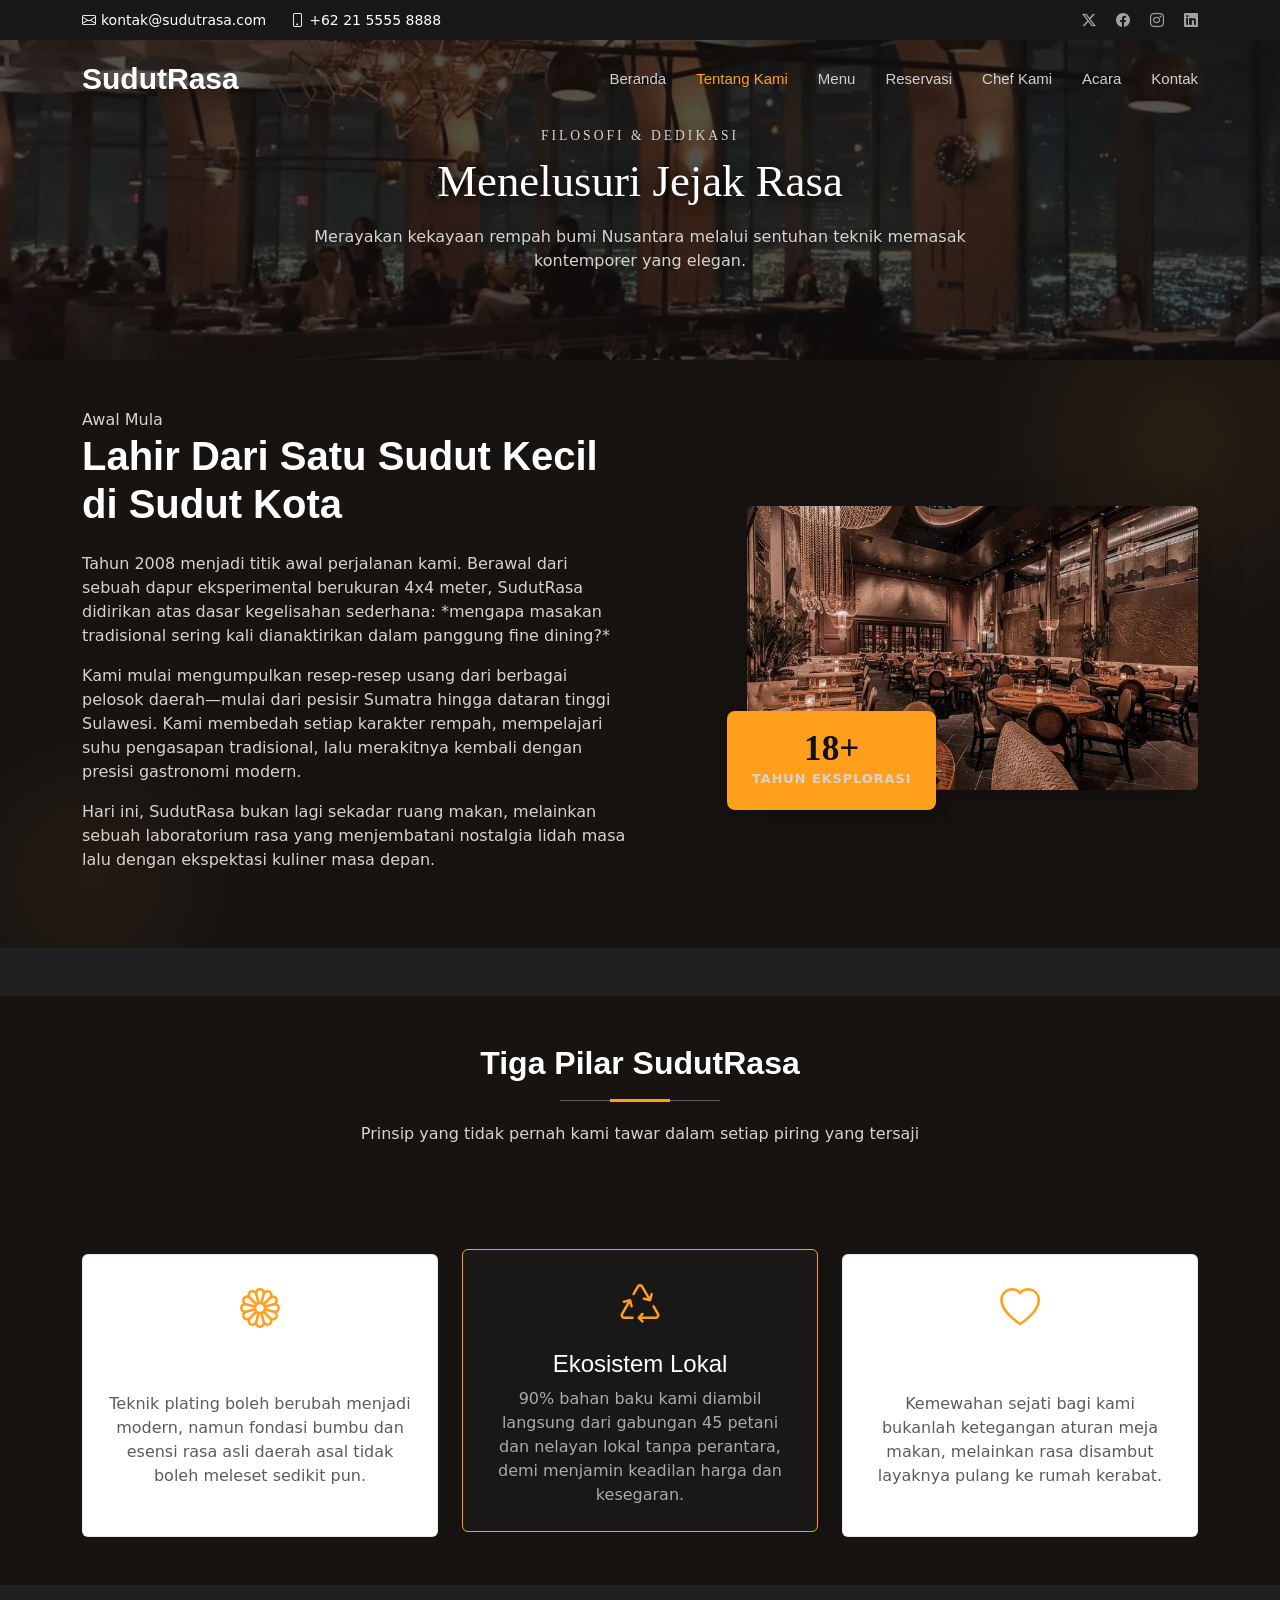
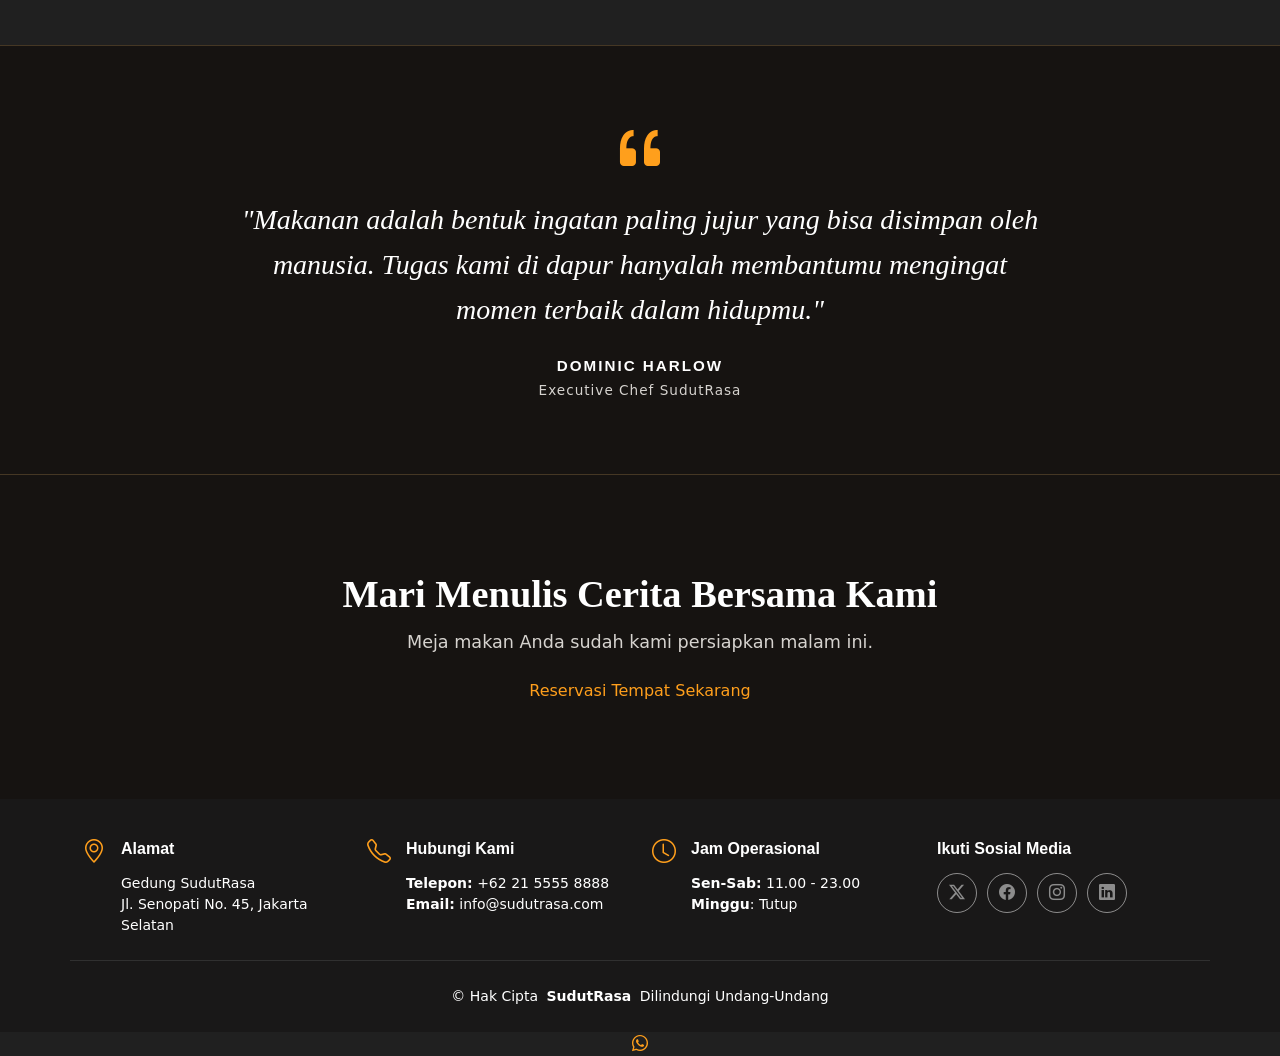
==== commit cad9935f: "Add files via upload" ====
--- a/about.html
+++ b/about.html
@@ -218,6 +218,10 @@
     </div>
   </footer>
 
+  <a href="https://wa.me/6281234567890" target="_blank" class="whatsapp-float d-flex align-items-center justify-content-center" aria-label="Chat via WhatsApp">
+    <i class="bi bi-whatsapp"></i>
+  </a>
+
   <a href="#" id="scroll-top" class="scroll-top d-flex align-items-center justify-content-center"><i class="bi bi-arrow-up-short"></i></a>
 
   <div id="preloader"></div>
--- a/assets/css/main.css
+++ b/assets/css/main.css
@@ -4893,4 +4893,113 @@
 .form-control:focus, .form-select:focus {
   border-color: #cda45e !important;
   box-shadow: 0 0 0 0.25rem rgba(205, 164, 94, 0.25) !important;
+}
+
+/* Styling Khusus Elemen Interaktif Halaman Acara */
+.clickable-event {
+  cursor: pointer;
+}
+
+.highlight-card {
+  transition: transform 0.3s ease, box-shadow 0.3s ease;
+}
+
+.highlight-card:hover {
+  transform: translateY(-5px);
+}
+
+/* Gaya Khusus Halaman Detail Acara (event-detail.html) */
+.back-link {
+  color: #cda45e;
+  text-decoration: none;
+  font-weight: 500;
+  transition: 0.3s;
+}
+.back-link:hover {
+  color: #fff;
+}
+
+.event-badge {
+  background-color: rgba(205, 164, 94, 0.1);
+  color: #cda45e;
+  padding: 6px 15px;
+  border-radius: 20px;
+  font-size: 14px;
+  font-weight: 600;
+  letter-spacing: 1px;
+  text-transform: uppercase;
+}
+
+.event-title-main {
+  font-family: 'Marcellus', serif;
+  font-size: 3rem;
+  margin-top: 20px;
+  color: #fff;
+}
+
+.event-meta span {
+  font-size: 15px;
+  color: #aaaaaa;
+}
+.event-meta i {
+  color: #cda45e;
+  margin-right: 5px;
+}
+
+.event-content {
+  font-size: 1.1rem;
+  line-height: 1.8;
+  color: #cccccc;
+}
+
+.event-content h3, .event-content h4 {
+  color: #fff;
+  font-family: 'Marcellus', serif;
+}
+
+.event-features-list {
+  list-style: none;
+  padding: 0;
+}
+.event-features-list li {
+  margin-bottom: 15px;
+  background: rgba(255,255,255,0.05);
+  padding: 15px 20px;
+  border-radius: 8px;
+}
+.text-accent {
+  color: #cda45e;
+}
+
+.event-ticket-box {
+  background: #1a1814;
+  border: 1px solid #333;
+}
+
+/* Tombol Share */
+.btn-share {
+  background: transparent;
+  border: 1px solid #444;
+  color: #fff;
+  padding: 8px 20px;
+  border-radius: 5px;
+  margin: 0 5px;
+  transition: 0.3s;
+}
+.btn-share:hover {
+  background: #cda45e;
+  border-color: #cda45e;
+}
+
+/* Efek Hover Elegan untuk Kartu Menu yang Bisa Diklik */
+.clickable-menu {
+  cursor: pointer;
+  transition: transform 0.3s ease, box-shadow 0.3s ease;
+  border-radius: 8px; /* Menghaluskan sudut saat dihover */
+}
+
+.clickable-menu:hover {
+  transform: translateY(-5px);
+  background-color: rgba(255, 255, 255, 0.03); /* Memberi sedikit sorotan */
+  box-shadow: 0 10px 20px rgba(0, 0, 0, 0.2);
 }
